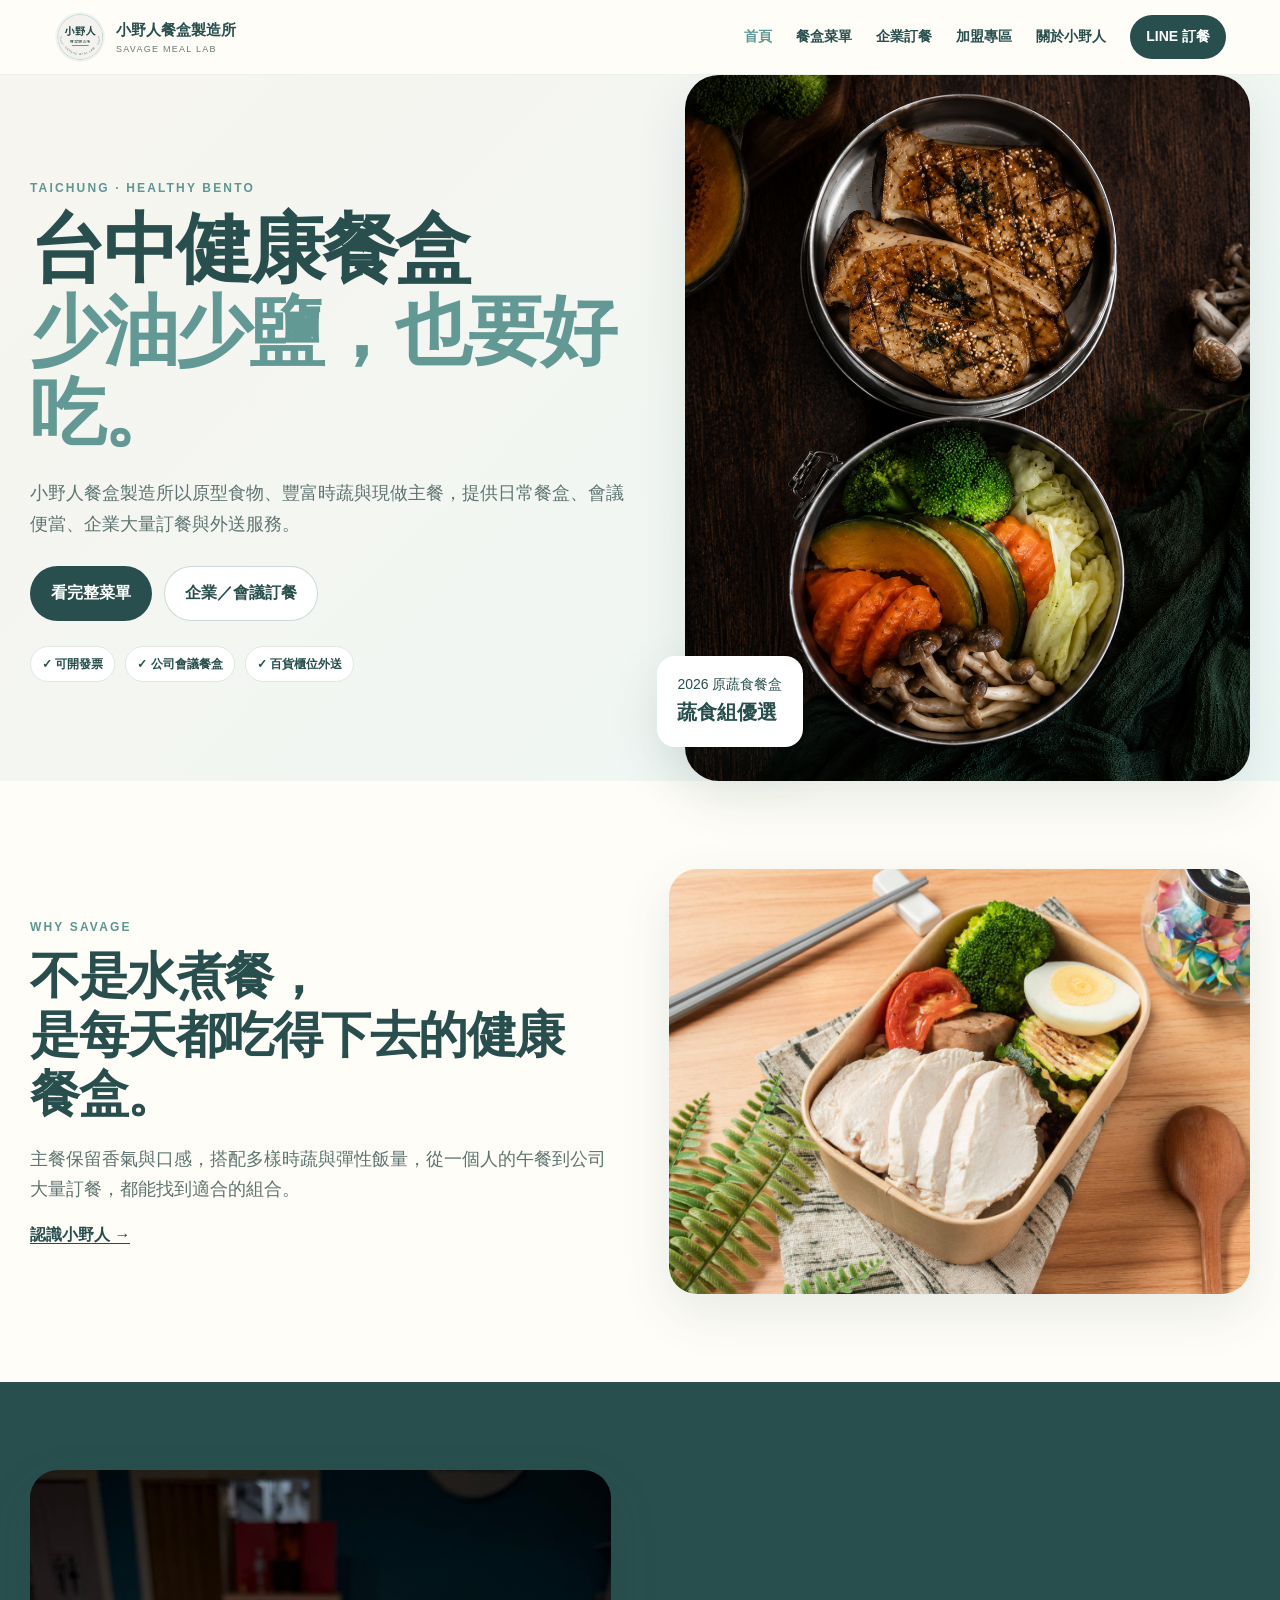
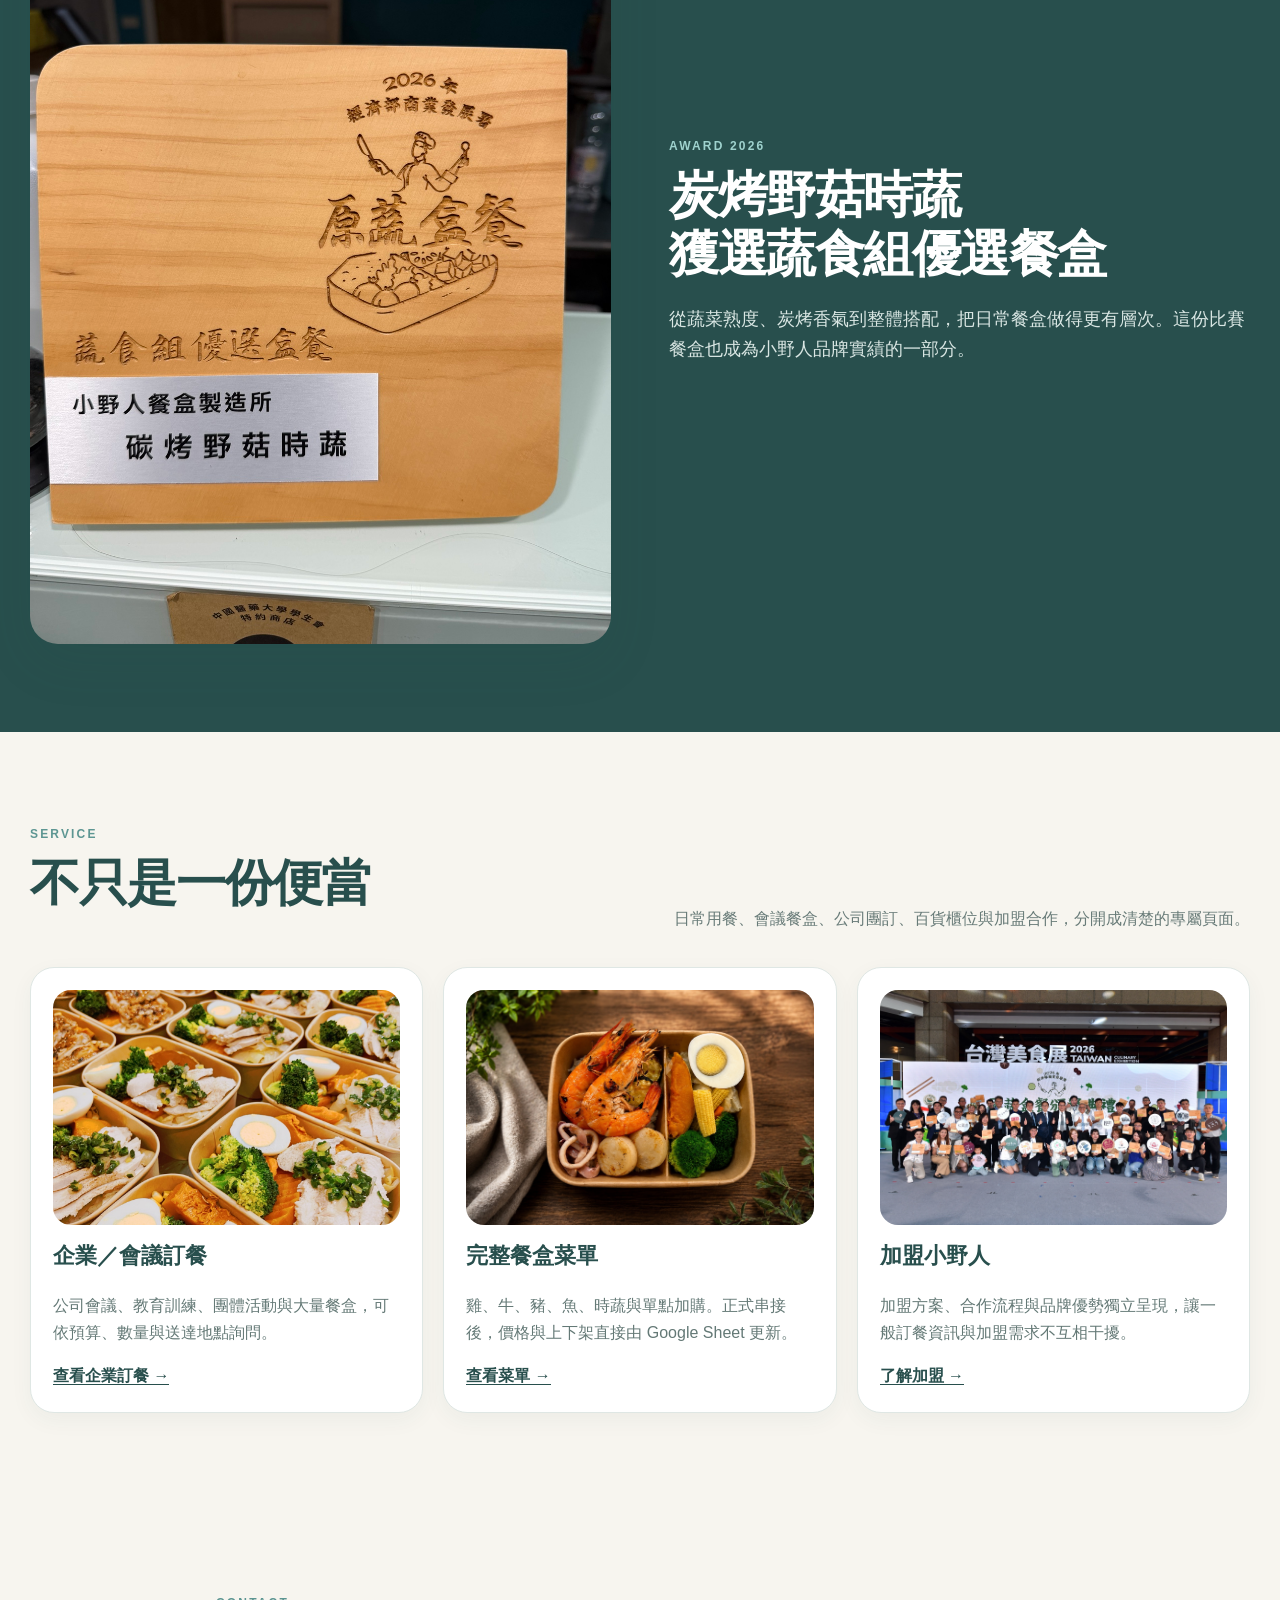
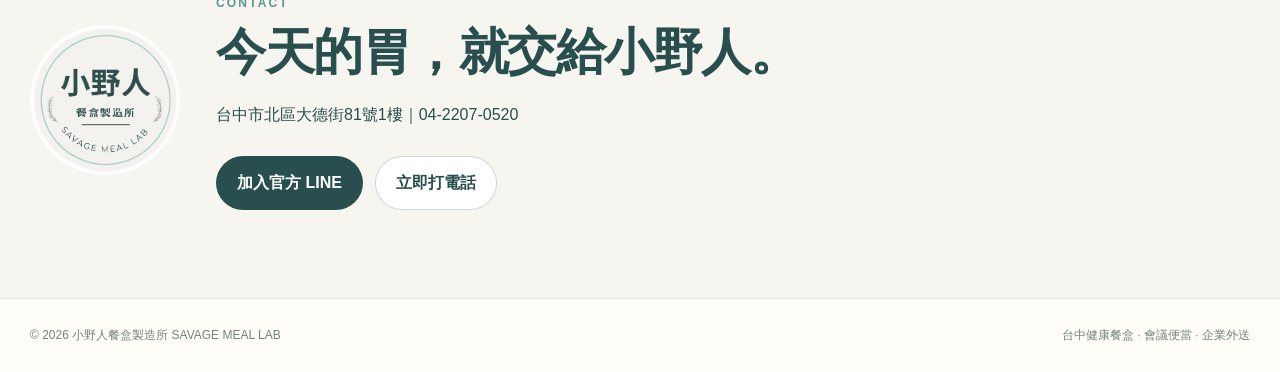
==== index.html @ 55e90f16 "Add files via upload" ====
<!doctype html><html lang="zh-Hant"><head>
<meta charset="utf-8"><meta name="viewport" content="width=device-width,initial-scale=1">
<title>小野人餐盒製造所｜台中健康餐盒・會議便當・企業外送</title><meta name="description" content="台中北區健康餐盒、會議便當與企業外送。少油少鹽、原型食物、多樣時蔬，可開發票。">
<meta name="robots" content="index,follow,max-image-preview:large">
<link rel="icon" href="assets/logo.png"><link rel="stylesheet" href="styles.css">
<script type="application/ld+json">{"@context":"https://schema.org","@type":"Restaurant","name":"小野人餐盒製造所","telephone":"+886-4-2207-0520","servesCuisine":["健康餐盒","會議便當","餐盒"],"priceRange":"NT$","address":{"@type":"PostalAddress","streetAddress":"大德街81號1樓","addressLocality":"北區","addressRegion":"台中市","addressCountry":"TW"}}</script></head><body><header class="site-header"><div class="header-inner">
<a class="brand" href="./"><img src="assets/logo.png" alt="小野人餐盒製造所 Logo"><span><b>小野人餐盒製造所</b><small>SAVAGE MEAL LAB</small></span></a>
<button class="menu-toggle" aria-label="開啟選單" aria-expanded="false">☰</button>
<nav>
<a href="index.html" class="active">首頁</a>
<a href="menu/index.html">餐盒菜單</a>
<a href="business/index.html">企業訂餐</a>
<a href="franchise/index.html">加盟專區</a>
<a href="about/index.html">關於小野人</a>
<a class="nav-cta" href="https://lin.ee/rSnsTqy" target="_blank" rel="noopener">LINE 訂餐</a>
</nav></div></header><main>
<section class="hero"><div class="inner"><div>
<span class="eyebrow">TAICHUNG · HEALTHY BENTO</span>
<h1>台中健康餐盒<br><span style="color:#639995">少油少鹽，也要好吃。</span></h1>
<p class="lead">小野人餐盒製造所以原型食物、豐富時蔬與現做主餐，提供日常餐盒、會議便當、企業大量訂餐與外送服務。</p>
<div class="btn-row"><a class="btn primary" href="menu/index.html">看完整菜單</a><a class="btn ghost" href="business/index.html">企業／會議訂餐</a></div>
<div class="trust"><span>✓ 可開發票</span><span>✓ 公司會議餐盒</span><span>✓ 百貨櫃位外送</span></div>
</div><div class="hero-media"><img src="assets/award-bento.png" alt="2026 原蔬食餐盒蔬食組優選：碳烤野菇時蔬"><div class="badge">2026 原蔬食餐盒<br><b>蔬食組優選</b></div></div></div></section>

<section class="section"><div class="inner split"><div><span class="eyebrow">WHY SAVAGE</span><h2>不是水煮餐，<br>是每天都吃得下去的健康餐盒。</h2><p class="lead">主餐保留香氣與口感，搭配多樣時蔬與彈性飯量，從一個人的午餐到公司大量訂餐，都能找到適合的組合。</p><a class="link" href="about/index.html">認識小野人 →</a></div><img src="assets/chicken-breast.jpeg" alt="小野人嫩雞胸健康餐盒"></div></section>

<section class="dark-section section"><div class="inner split"><div><img src="assets/award-plaque.jpeg" alt="2026 原蔬食餐盒蔬食組優選獎牌"></div><div><span class="eyebrow">AWARD 2026</span><h2>炭烤野菇時蔬<br>獲選蔬食組優選餐盒</h2><p class="lead">從蔬菜熟度、炭烤香氣到整體搭配，把日常餐盒做得更有層次。這份比賽餐盒也成為小野人品牌實績的一部分。</p></div></div></section>

<section class="soft-section section"><div class="inner"><div class="section-head"><div><span class="eyebrow">SERVICE</span><h2>不只是一份便當</h2></div><p>日常用餐、會議餐盒、公司團訂、百貨櫃位與加盟合作，分開成清楚的專屬頁面。</p></div>
<div class="card-grid">
<article class="card"><img src="assets/bulk-chicken.jpeg" alt="大量企業餐盒"><h3>企業／會議訂餐</h3><p>公司會議、教育訓練、團體活動與大量餐盒，可依預算、數量與送達地點詢問。</p><a class="link" href="business/index.html">查看企業訂餐 →</a></article>
<article class="card"><img src="assets/seafood.jpeg" alt="海鮮大三元餐盒"><h3>完整餐盒菜單</h3><p>雞、牛、豬、魚、時蔬與單點加購。正式串接後，價格與上下架直接由 Google Sheet 更新。</p><a class="link" href="menu/index.html">查看菜單 →</a></article>
<article class="card"><img src="assets/award-group.jpeg" alt="2026台灣美食展頒獎"><h3>加盟小野人</h3><p>加盟方案、合作流程與品牌優勢獨立呈現，讓一般訂餐資訊與加盟需求不互相干擾。</p><a class="link" href="franchise/index.html">了解加盟 →</a></article>
</div></div></section>
</main><section class="contact-box section"><div class="inner contact-wrap">
<img src="assets/logo.png" alt="小野人餐盒製造所">
<div><span class="eyebrow">CONTACT</span><h2>今天的胃，就交給小野人。</h2>
<p>台中市北區大德街81號1樓｜04-2207-0520</p>
<div class="btn-row"><a class="btn primary" href="https://lin.ee/rSnsTqy" target="_blank" rel="noopener">加入官方 LINE</a><a class="btn ghost" href="tel:+886422070520">立即打電話</a></div></div>
</div></section>
<footer><div class="footer-inner"><span>© 2026 小野人餐盒製造所 SAVAGE MEAL LAB</span><span>台中健康餐盒 · 會議便當 · 企業外送</span></div></footer>
<script src="config.js"></script><script src="script.js?v=20260816-2"></script></body></html>
---- styles.css ----
:root{
  --ink:#284f4d;--ink2:#1d3e3c;--aqua:#8fc7c3;--aqua2:#dcefed;--paper:#f7f5ef;
  --cream:#fffdf8;--line:#dfe7e4;--muted:#687a77;--wood:#a66f3f;
  --shadow:0 18px 52px rgba(40,79,77,.11);--max:1220px
}
*{box-sizing:border-box}html{scroll-behavior:smooth}
body{margin:0;font-family:-apple-system,BlinkMacSystemFont,"Noto Sans TC","PingFang TC","Microsoft JhengHei",sans-serif;color:var(--ink);background:var(--cream);line-height:1.68}
img{max-width:100%;display:block}a{color:inherit;text-decoration:none}button{font:inherit}
.site-header{position:sticky;top:0;z-index:80;background:rgba(255,253,248,.93);backdrop-filter:blur(14px);border-bottom:1px solid rgba(40,79,77,.08)}
.header-inner{max-width:var(--max);margin:auto;padding:11px 24px;display:flex;align-items:center;justify-content:space-between;gap:28px}
.brand{display:flex;align-items:center;gap:10px;flex:0 0 auto}.brand img{width:52px;height:52px;border-radius:50%}.brand b{display:block;font-size:15px}.brand small{display:block;letter-spacing:.14em;font-size:9px;color:var(--muted)}
nav{display:flex;align-items:center;gap:24px;font-size:14px;font-weight:700}nav a{white-space:nowrap}nav a:hover,nav a.active{color:#5d9995}.nav-cta{padding:10px 16px;border-radius:999px;background:var(--ink);color:#fff!important}
.menu-toggle{display:none;border:0;background:transparent;color:var(--ink);font-size:26px}
.section{padding:88px 24px}.inner{max-width:var(--max);margin:auto}
.eyebrow{display:inline-block;font-size:12px;font-weight:900;letter-spacing:.18em;color:#5d9692;margin-bottom:10px}
h1,h2,h3,p{margin-top:0}h1{font-size:clamp(43px,6vw,76px);line-height:1.08;letter-spacing:-.04em;margin-bottom:24px}h2{font-size:clamp(31px,4vw,50px);line-height:1.18;letter-spacing:-.03em;margin-bottom:20px}h3{font-size:22px;line-height:1.3}
.lead{font-size:18px;color:#5e7471;max-width:700px}
.btn-row{display:flex;gap:12px;flex-wrap:wrap;margin-top:27px}.btn{display:inline-flex;align-items:center;justify-content:center;padding:13px 20px;border-radius:999px;font-weight:900;border:1px solid transparent}.btn.primary{background:var(--ink);color:#fff}.btn.ghost{background:#fff;border-color:rgba(40,79,77,.22)}.btn.soft{background:var(--aqua2)}
.hero{background:linear-gradient(135deg,var(--paper),#edf7f5)}.hero .inner{min-height:680px;display:grid;grid-template-columns:1.03fr .97fr;gap:56px;align-items:center}.hero-media{position:relative}.hero-media img{width:100%;aspect-ratio:4/5;object-fit:cover;border-radius:34px;box-shadow:var(--shadow)}.badge{position:absolute;left:-28px;bottom:34px;padding:17px 20px;background:#fff;border-radius:18px;box-shadow:var(--shadow);font-size:14px}.badge b{display:block;font-size:20px}
.trust{display:flex;gap:10px;flex-wrap:wrap;margin-top:25px}.trust span,.chips span{background:#fff;border:1px solid var(--line);border-radius:999px;padding:7px 11px;font-size:12px;font-weight:800}
.split{display:grid;grid-template-columns:1fr 1fr;gap:58px;align-items:center}.split img{border-radius:28px;box-shadow:var(--shadow)}
.soft-section{background:var(--paper)}.dark-section{background:var(--ink);color:#fff}.dark-section .lead{color:#d9e6e3}.dark-section .eyebrow{color:#9fd2ce}
.card-grid{display:grid;grid-template-columns:repeat(3,1fr);gap:20px}.card{background:#fff;border:1px solid var(--line);border-radius:24px;padding:22px;box-shadow:0 7px 22px rgba(40,79,77,.05)}.card img{width:100%;height:235px;object-fit:cover;border-radius:18px;margin-bottom:17px}.card p{color:#647976}.link{font-weight:900;border-bottom:1px solid currentColor}
.section-head{display:flex;align-items:end;justify-content:space-between;gap:36px;margin-bottom:34px}.section-head p{max-width:620px;margin:0;color:#687b78}
.gallery{display:grid;grid-template-columns:1fr 1fr 1fr;gap:15px}.gallery img{height:390px;width:100%;object-fit:cover;border-radius:22px}
.faq details{border-top:1px solid var(--line);padding:19px 0}.faq details:last-child{border-bottom:1px solid var(--line)}.faq summary{cursor:pointer;font-size:17px;font-weight:900}.faq p{color:#657a77;margin:10px 0 0}
.page-hero{padding:72px 24px;background:linear-gradient(135deg,var(--paper),#eff8f6)}.page-hero .inner{display:grid;grid-template-columns:1fr .8fr;gap:52px;align-items:center}.page-hero img{border-radius:28px;max-height:480px;width:100%;object-fit:cover;box-shadow:var(--shadow)}
.menu-grid{display:grid;grid-template-columns:repeat(3,1fr);gap:18px}.menu-group{background:#fff;border:1px solid var(--line);border-radius:23px;padding:21px}.menu-group h3{margin-bottom:10px}.menu-group ul{list-style:none;margin:0;padding:0}.menu-group li{display:flex;justify-content:space-between;gap:13px;padding:10px 0;border-bottom:1px dashed #dfe5e3;font-size:14px}.menu-group li:last-child{border-bottom:0}.tag{font-size:10px;background:var(--aqua2);padding:2px 7px;border-radius:999px;font-style:normal;font-weight:900;margin-left:5px}.data-status{padding:13px 15px;border:1px solid var(--line);border-radius:13px;background:#fff;color:#72817f;margin-bottom:18px}.data-status.hidden{display:none}
.plan-grid{display:grid;grid-template-columns:repeat(4,1fr);gap:16px}.plan{background:#fff;border:1px solid var(--line);border-radius:25px;padding:25px}.plan-price{font-size:31px;font-weight:950;letter-spacing:-.03em;margin:5px 0 10px}.plan-meta{display:flex;gap:7px;flex-wrap:wrap;margin:12px 0}.plan-meta span{font-size:11px;padding:5px 9px;border-radius:999px;background:var(--paper);border:1px solid var(--line)}.plan p{font-size:14px;color:#657a77}.notice{padding:18px 20px;border-radius:18px;background:var(--aqua2);font-size:14px}
.steps{display:grid;grid-template-columns:repeat(4,1fr);gap:14px}.step{border-radius:22px;background:#fff;border:1px solid var(--line);padding:23px}.step b{font-size:28px;color:#78aca8;display:block;margin-bottom:8px}.step p{font-size:14px;color:#637875;margin:0}
.contact-box{background:var(--paper)}.contact-wrap{display:grid;grid-template-columns:150px 1fr;gap:36px;align-items:center}.contact-wrap img{width:150px;border-radius:50%}
footer{border-top:1px solid var(--line);padding:26px 24px}.footer-inner{max-width:var(--max);margin:auto;display:flex;justify-content:space-between;gap:20px;flex-wrap:wrap;font-size:12px;color:#74827f}
@media(max-width:960px){
 nav{display:none;position:absolute;top:75px;left:0;right:0;background:#fff;padding:18px 24px;flex-direction:column;align-items:stretch;border-bottom:1px solid var(--line)}nav.open{display:flex}.menu-toggle{display:block}
 .hero .inner,.split,.page-hero .inner{grid-template-columns:1fr}.hero .inner{min-height:auto}.hero-media{order:-1}.hero-media img{aspect-ratio:16/10}.badge{left:15px;bottom:15px}
 .card-grid,.menu-grid{grid-template-columns:1fr 1fr}.plan-grid{grid-template-columns:1fr 1fr}.steps{grid-template-columns:1fr 1fr}
}
@media(max-width:600px){
 .header-inner{padding:9px 16px}.brand span{display:none}.brand img{width:48px;height:48px}.section{padding:62px 18px}.page-hero{padding:48px 18px}.hero .inner{padding:42px 0 55px;gap:28px}h1{font-size:42px}.lead{font-size:16px}
 .card-grid,.menu-grid,.plan-grid,.steps,.gallery{grid-template-columns:1fr}.gallery img{height:300px}.section-head{display:block}.section-head p{margin-top:10px}
 .btn-row .btn{width:100%}.contact-wrap{grid-template-columns:90px 1fr}.contact-wrap img{width:90px}
}
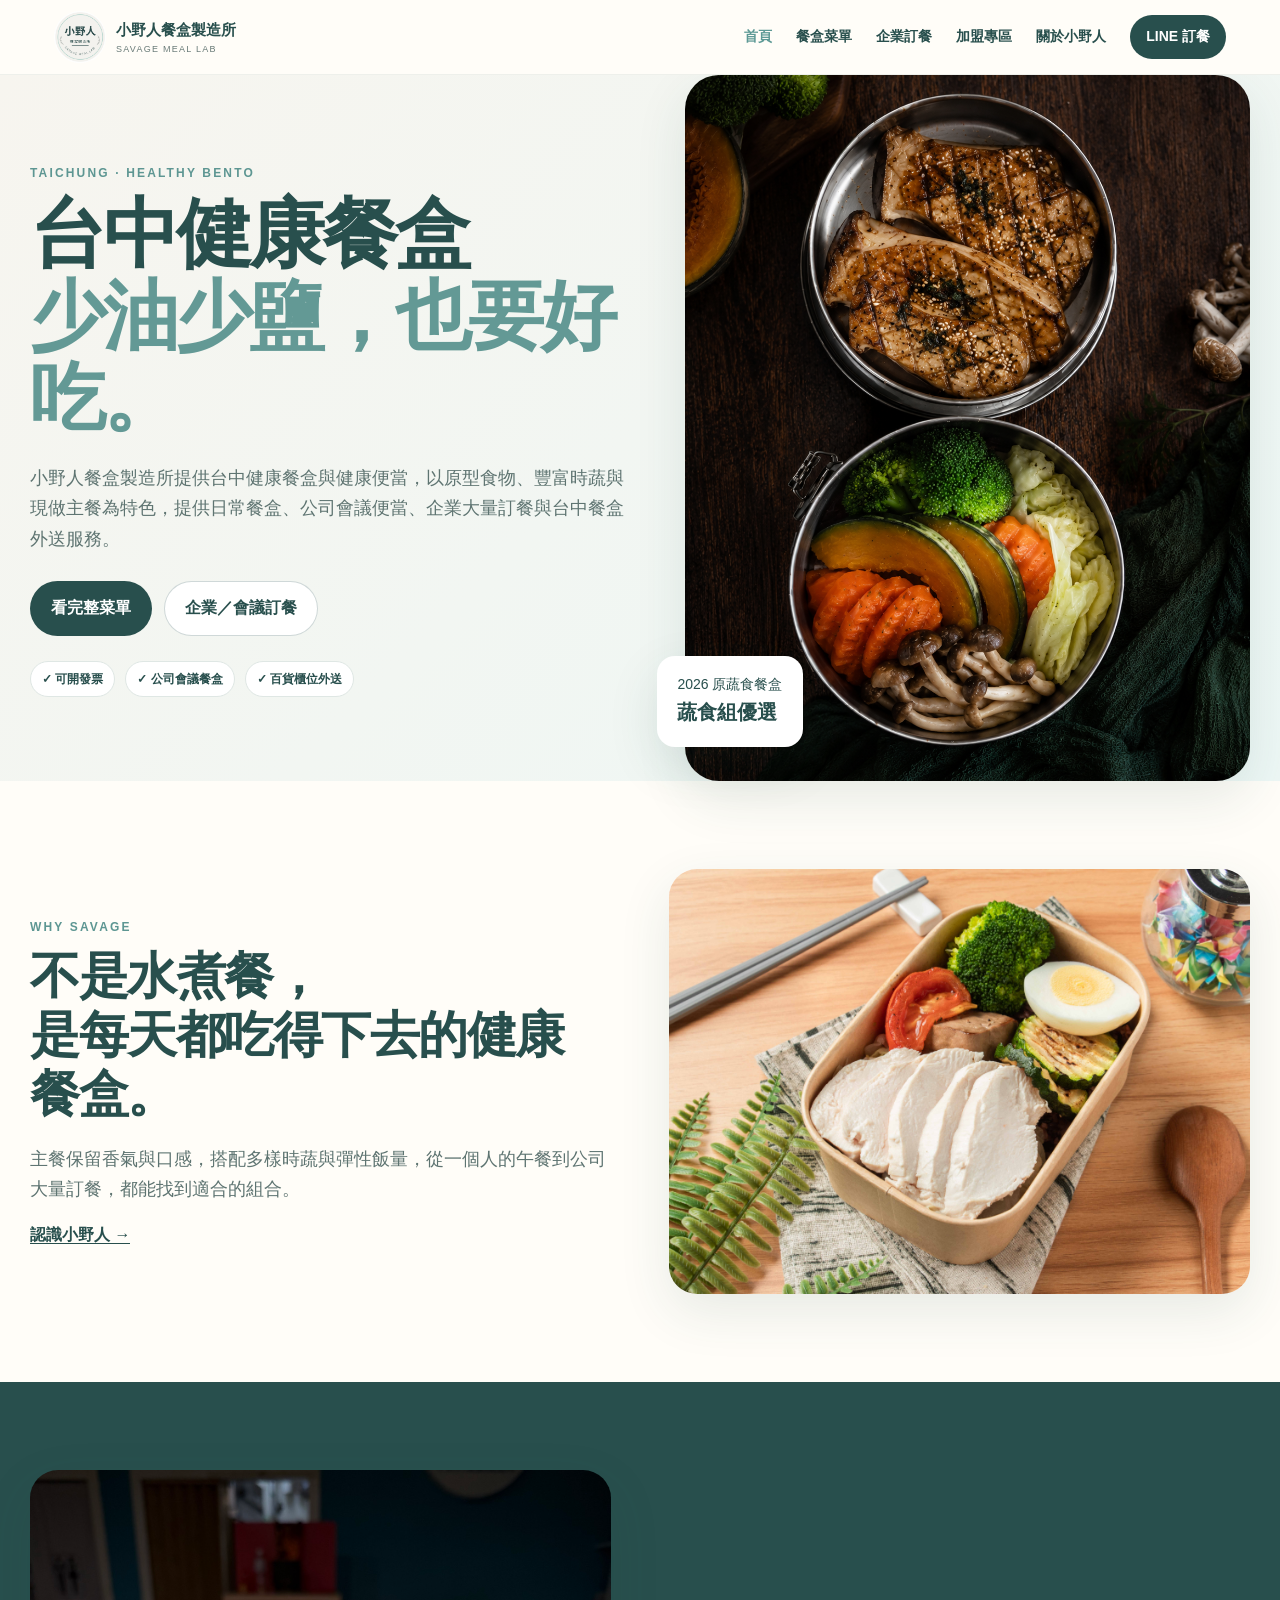
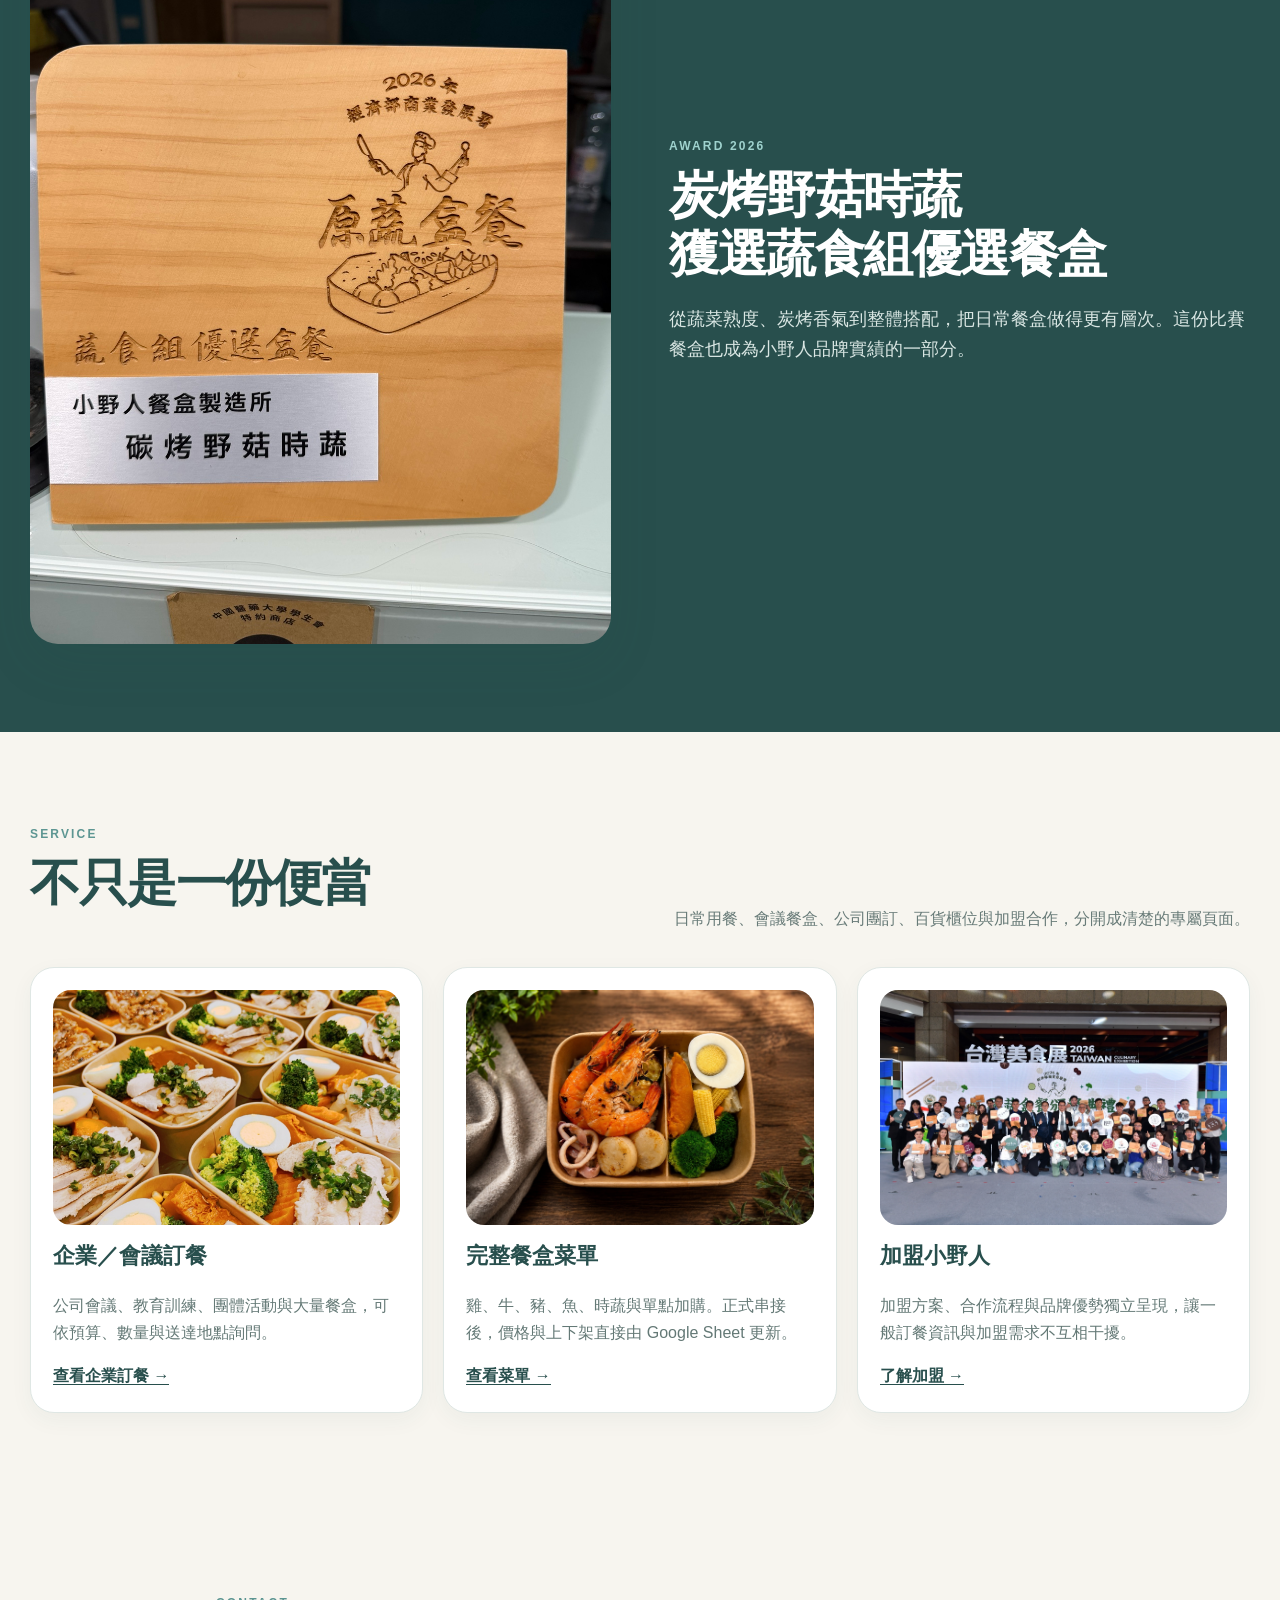
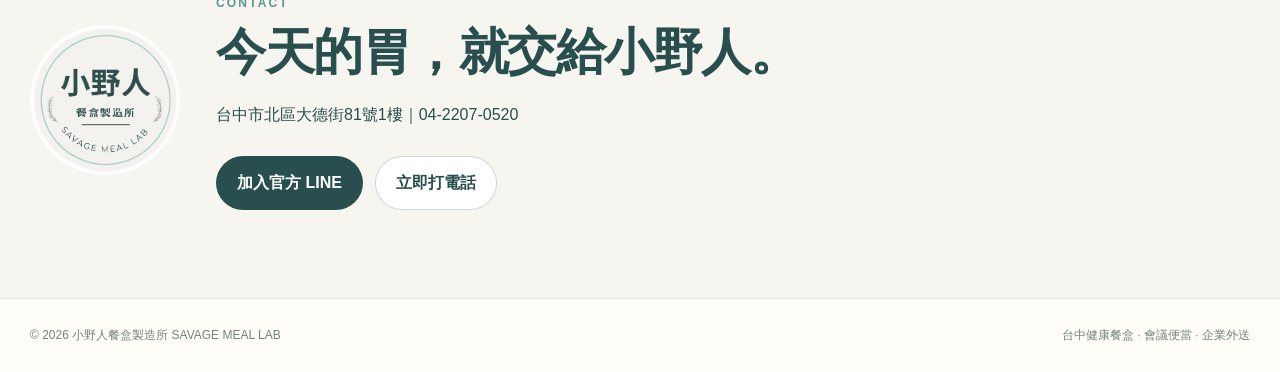
==== commit 31d4f401: "Update title and description for SEO enhancement" ====
--- a/index.html
+++ b/index.html
@@ -1,8 +1,8 @@
 <!doctype html><html lang="zh-Hant"><head>
 <meta charset="utf-8"><meta name="viewport" content="width=device-width,initial-scale=1">
-<title>小野人餐盒製造所｜台中健康餐盒・會議便當・企業外送</title><meta name="description" content="台中北區健康餐盒、會議便當與企業外送。少油少鹽、原型食物、多樣時蔬，可開發票。">
+<title>台中健康餐盒推薦｜健康便當・會議便當・公司外送｜小野人餐盒製造所</title><meta name="description" content="小野人餐盒製造所提供台中健康餐盒、健康便當、公司會議便當與餐盒外送。少油少鹽、原型食物、多樣時蔬，提供企業團體訂餐、會議餐盒與百貨櫃位外送，可開發票。">
 <meta name="robots" content="index,follow,max-image-preview:large">
-<link rel="icon" href="assets/logo.png"><link rel="stylesheet" href="styles.css">
+<link rel="icon" href="assets/logo.png"><link rel="stylesheet" href="styles.css"><link rel="canonical" href="https://www.savagemeal.tw/">
 <script type="application/ld+json">{"@context":"https://schema.org","@type":"Restaurant","name":"小野人餐盒製造所","telephone":"+886-4-2207-0520","servesCuisine":["健康餐盒","會議便當","餐盒"],"priceRange":"NT$","address":{"@type":"PostalAddress","streetAddress":"大德街81號1樓","addressLocality":"北區","addressRegion":"台中市","addressCountry":"TW"}}</script></head><body><header class="site-header"><div class="header-inner">
 <a class="brand" href="./"><img src="assets/logo.png" alt="小野人餐盒製造所 Logo"><span><b>小野人餐盒製造所</b><small>SAVAGE MEAL LAB</small></span></a>
 <button class="menu-toggle" aria-label="開啟選單" aria-expanded="false">☰</button>
@@ -17,7 +17,7 @@
 <section class="hero"><div class="inner"><div>
 <span class="eyebrow">TAICHUNG · HEALTHY BENTO</span>
 <h1>台中健康餐盒<br><span style="color:#639995">少油少鹽，也要好吃。</span></h1>
-<p class="lead">小野人餐盒製造所以原型食物、豐富時蔬與現做主餐，提供日常餐盒、會議便當、企業大量訂餐與外送服務。</p>
+<p class="lead">小野人餐盒製造所提供台中健康餐盒與健康便當，以原型食物、豐富時蔬與現做主餐為特色，提供日常餐盒、公司會議便當、企業大量訂餐與台中餐盒外送服務。</p>
 <div class="btn-row"><a class="btn primary" href="menu/index.html">看完整菜單</a><a class="btn ghost" href="business/index.html">企業／會議訂餐</a></div>
 <div class="trust"><span>✓ 可開發票</span><span>✓ 公司會議餐盒</span><span>✓ 百貨櫃位外送</span></div>
 </div><div class="hero-media"><img src="assets/award-bento.png" alt="2026 原蔬食餐盒蔬食組優選：碳烤野菇時蔬"><div class="badge">2026 原蔬食餐盒<br><b>蔬食組優選</b></div></div></div></section>
@@ -39,4 +39,4 @@
 <div class="btn-row"><a class="btn primary" href="https://lin.ee/rSnsTqy" target="_blank" rel="noopener">加入官方 LINE</a><a class="btn ghost" href="tel:+886422070520">立即打電話</a></div></div>
 </div></section>
 <footer><div class="footer-inner"><span>© 2026 小野人餐盒製造所 SAVAGE MEAL LAB</span><span>台中健康餐盒 · 會議便當 · 企業外送</span></div></footer>
-<script src="config.js"></script><script src="script.js?v=20260816-2"></script></body></html>+<script src="config.js"></script><script src="script.js?v=20260816-2"></script></body></html>
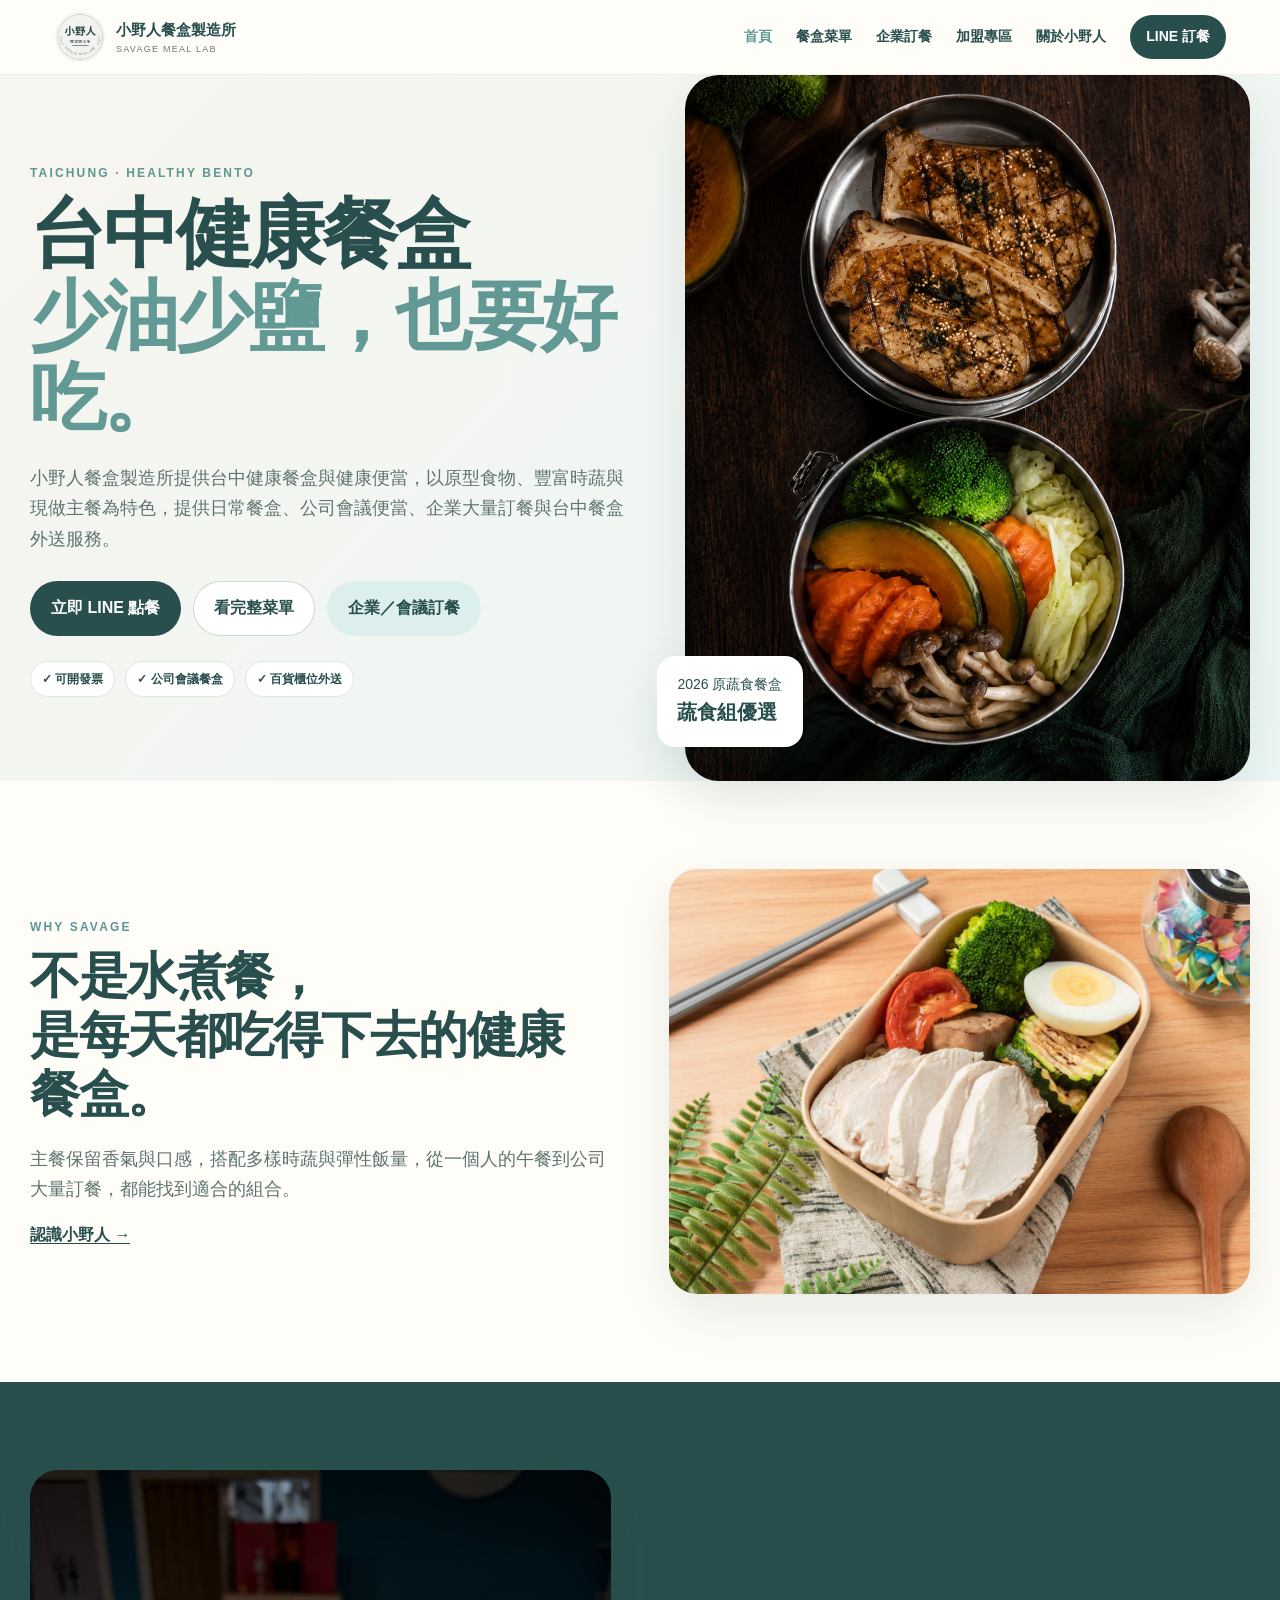
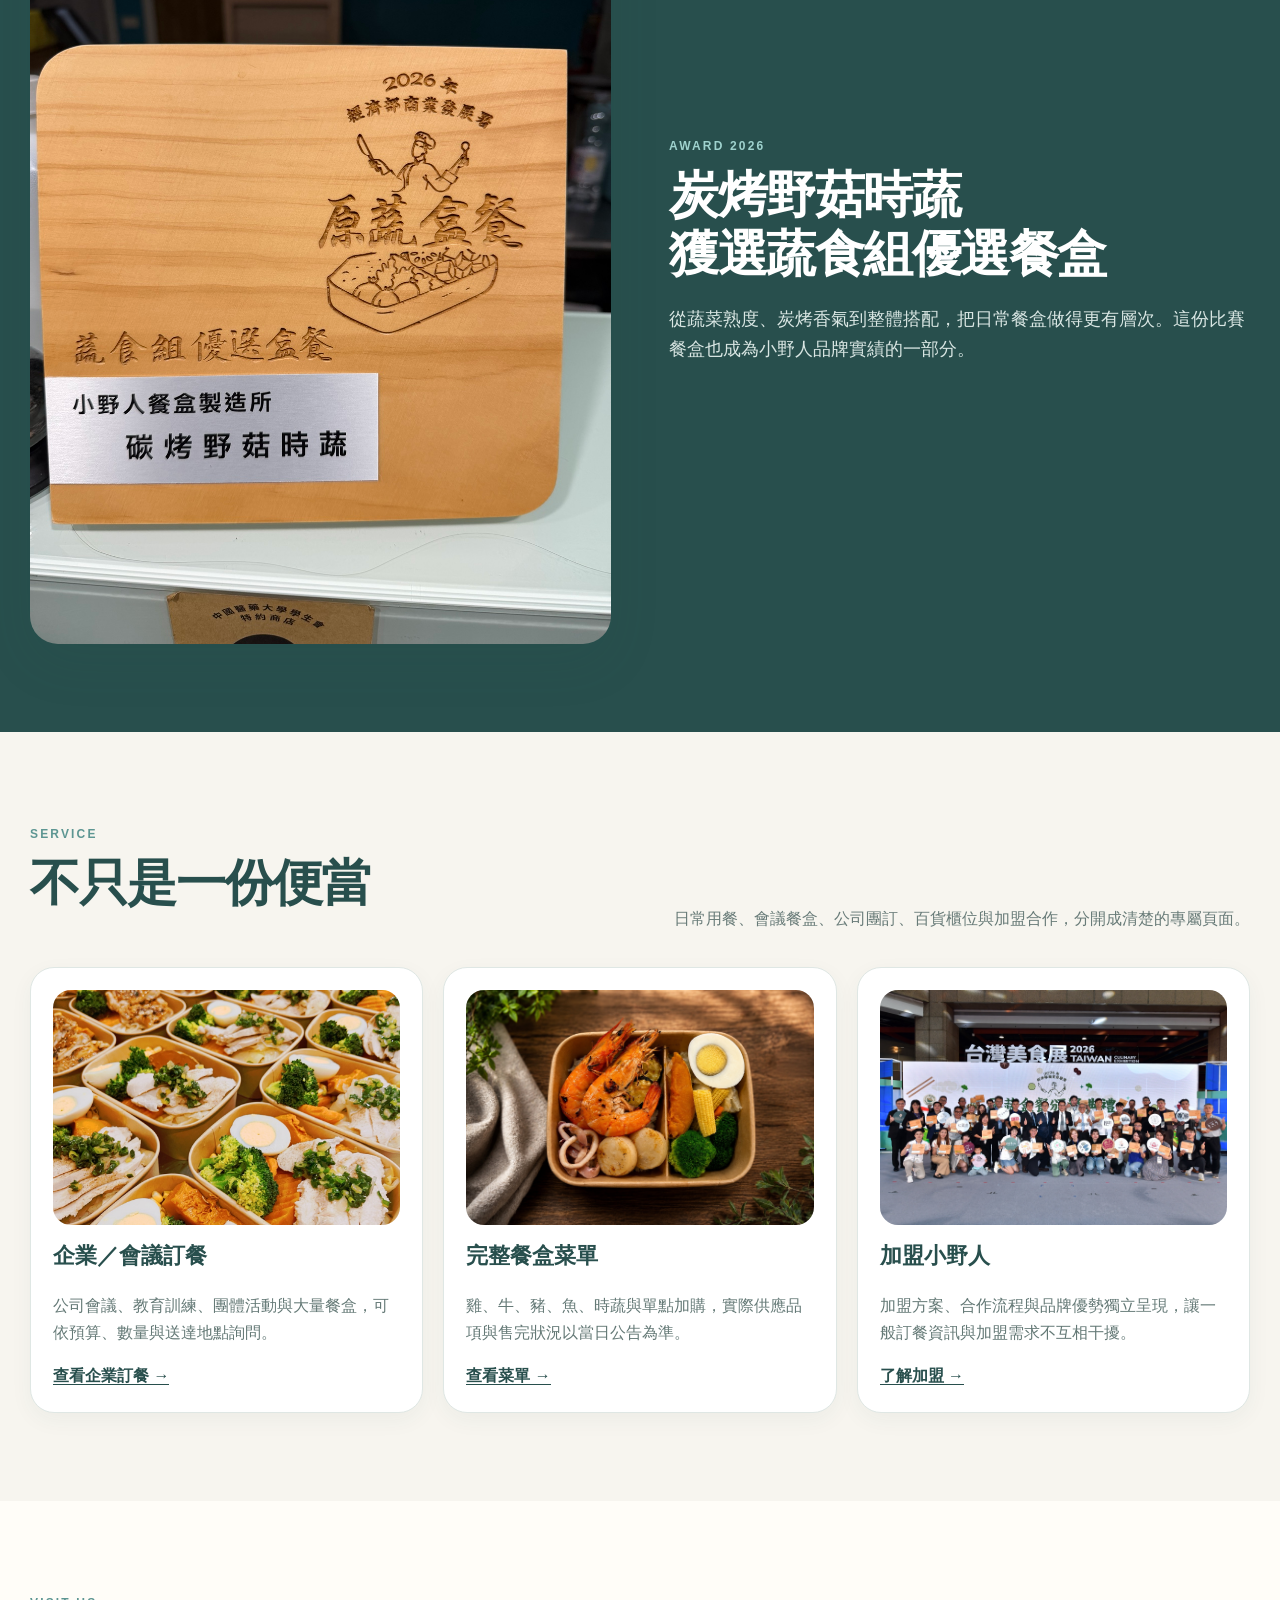
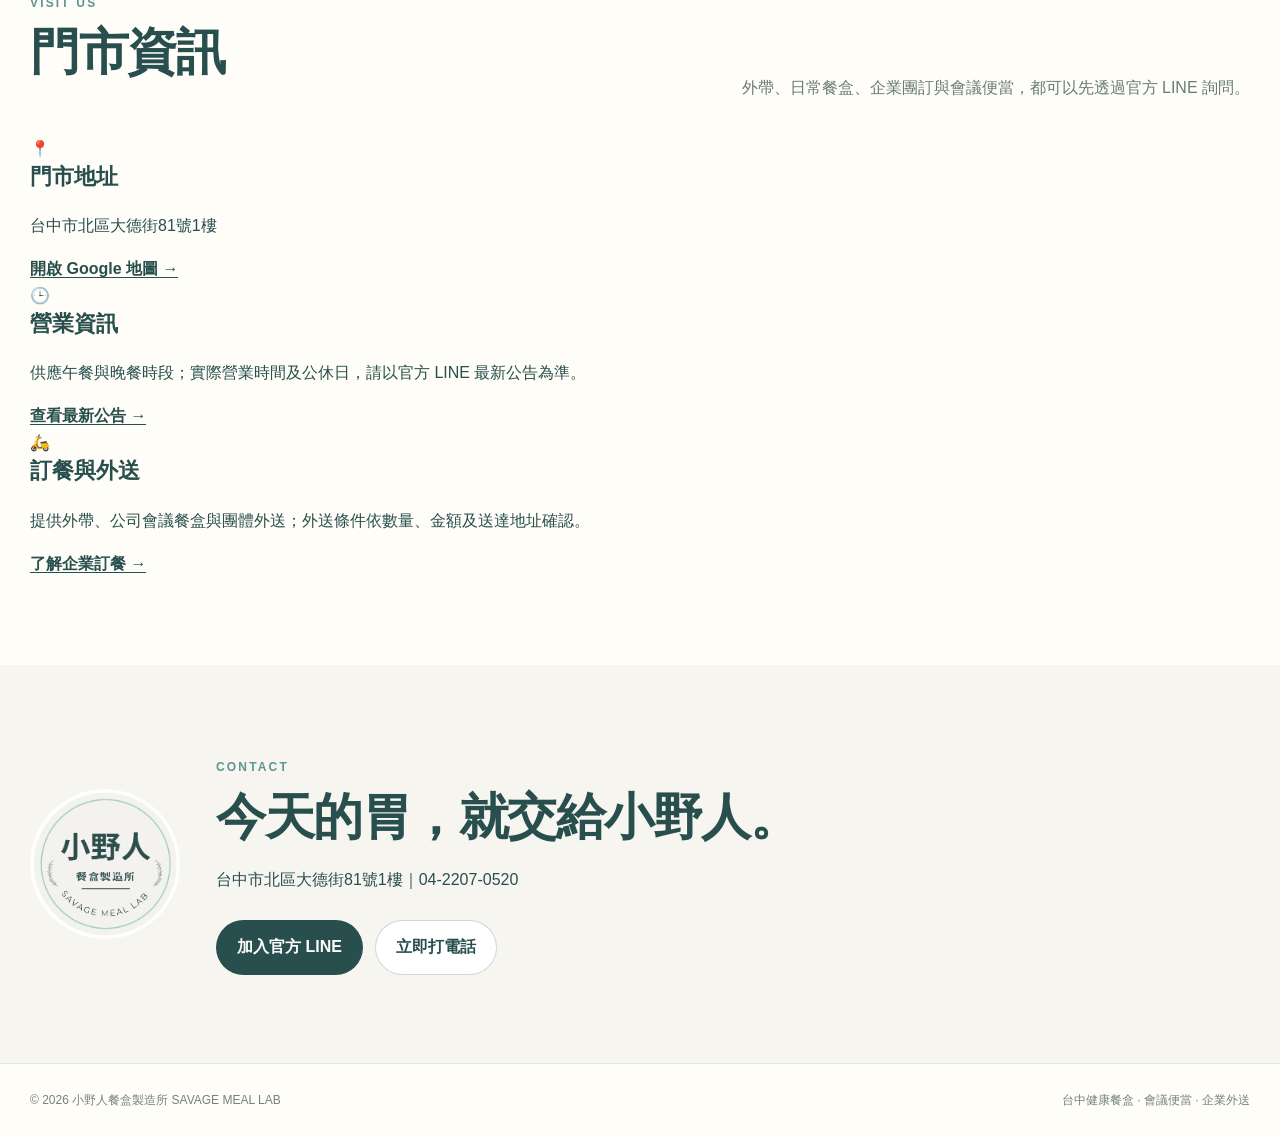
==== commit f9c57565: "改善首頁訂餐入口與門市資訊" ====
--- a/index.html
+++ b/index.html
@@ -2,7 +2,7 @@
 <meta charset="utf-8"><meta name="viewport" content="width=device-width,initial-scale=1">
 <title>台中健康餐盒推薦｜健康便當・會議便當・公司外送｜小野人餐盒製造所</title><meta name="description" content="小野人餐盒製造所提供台中健康餐盒、健康便當、公司會議便當與餐盒外送。少油少鹽、原型食物、多樣時蔬，提供企業團體訂餐、會議餐盒與百貨櫃位外送，可開發票。">
 <meta name="robots" content="index,follow,max-image-preview:large">
-<link rel="icon" href="assets/logo.png"><link rel="stylesheet" href="styles.css"><link rel="canonical" href="https://www.savagemeal.tw/">
+<link rel="icon" href="assets/logo.png"><link rel="stylesheet" href="styles.css?v=20260920-1"><link rel="canonical" href="https://www.savagemeal.tw/">
 <script type="application/ld+json">{"@context":"https://schema.org","@type":"Restaurant","name":"小野人餐盒製造所","telephone":"+886-4-2207-0520","servesCuisine":["健康餐盒","會議便當","餐盒"],"priceRange":"NT$","address":{"@type":"PostalAddress","streetAddress":"大德街81號1樓","addressLocality":"北區","addressRegion":"台中市","addressCountry":"TW"}}</script></head><body><header class="site-header"><div class="header-inner">
 <a class="brand" href="./"><img src="assets/logo.png" alt="小野人餐盒製造所 Logo"><span><b>小野人餐盒製造所</b><small>SAVAGE MEAL LAB</small></span></a>
 <button class="menu-toggle" aria-label="開啟選單" aria-expanded="false">☰</button>
@@ -18,7 +18,7 @@
 <span class="eyebrow">TAICHUNG · HEALTHY BENTO</span>
 <h1>台中健康餐盒<br><span style="color:#639995">少油少鹽，也要好吃。</span></h1>
 <p class="lead">小野人餐盒製造所提供台中健康餐盒與健康便當，以原型食物、豐富時蔬與現做主餐為特色，提供日常餐盒、公司會議便當、企業大量訂餐與台中餐盒外送服務。</p>
-<div class="btn-row"><a class="btn primary" href="menu/index.html">看完整菜單</a><a class="btn ghost" href="business/index.html">企業／會議訂餐</a></div>
+<div class="btn-row"><a class="btn primary" href="https://lin.ee/rSnsTqy" target="_blank" rel="noopener">立即 LINE 點餐</a><a class="btn ghost" href="menu/index.html">看完整菜單</a><a class="btn soft" href="business/index.html">企業／會議訂餐</a></div>
 <div class="trust"><span>✓ 可開發票</span><span>✓ 公司會議餐盒</span><span>✓ 百貨櫃位外送</span></div>
 </div><div class="hero-media"><img src="assets/award-bento.png" alt="2026 原蔬食餐盒蔬食組優選：碳烤野菇時蔬"><div class="badge">2026 原蔬食餐盒<br><b>蔬食組優選</b></div></div></div></section>
 
@@ -29,8 +29,16 @@
 <section class="soft-section section"><div class="inner"><div class="section-head"><div><span class="eyebrow">SERVICE</span><h2>不只是一份便當</h2></div><p>日常用餐、會議餐盒、公司團訂、百貨櫃位與加盟合作，分開成清楚的專屬頁面。</p></div>
 <div class="card-grid">
 <article class="card"><img src="assets/bulk-chicken.jpeg" alt="大量企業餐盒"><h3>企業／會議訂餐</h3><p>公司會議、教育訓練、團體活動與大量餐盒，可依預算、數量與送達地點詢問。</p><a class="link" href="business/index.html">查看企業訂餐 →</a></article>
-<article class="card"><img src="assets/seafood.jpeg" alt="海鮮大三元餐盒"><h3>完整餐盒菜單</h3><p>雞、牛、豬、魚、時蔬與單點加購。正式串接後，價格與上下架直接由 Google Sheet 更新。</p><a class="link" href="menu/index.html">查看菜單 →</a></article>
+<article class="card"><img src="assets/seafood.jpeg" alt="海鮮大三元餐盒"><h3>完整餐盒菜單</h3><p>雞、牛、豬、魚、時蔬與單點加購，實際供應品項與售完狀況以當日公告為準。</p><a class="link" href="menu/index.html">查看菜單 →</a></article>
 <article class="card"><img src="assets/award-group.jpeg" alt="2026台灣美食展頒獎"><h3>加盟小野人</h3><p>加盟方案、合作流程與品牌優勢獨立呈現，讓一般訂餐資訊與加盟需求不互相干擾。</p><a class="link" href="franchise/index.html">了解加盟 →</a></article>
+</div></div></section>
+
+<section class="section store-section"><div class="inner">
+<div class="section-head"><div><span class="eyebrow">VISIT US</span><h2>門市資訊</h2></div><p>外帶、日常餐盒、企業團訂與會議便當，都可以先透過官方 LINE 詢問。</p></div>
+<div class="store-grid">
+<article class="store-card"><span class="store-icon">📍</span><h3>門市地址</h3><p>台中市北區大德街81號1樓</p><a class="link" href="https://www.google.com/maps/search/?api=1&query=%E5%8F%B0%E4%B8%AD%E5%B8%82%E5%8C%97%E5%8D%80%E5%A4%A7%E5%BE%B7%E8%A1%9781%E8%99%9F1%E6%A8%93" target="_blank" rel="noopener">開啟 Google 地圖 →</a></article>
+<article class="store-card"><span class="store-icon">🕒</span><h3>營業資訊</h3><p>供應午餐與晚餐時段；實際營業時間及公休日，請以官方 LINE 最新公告為準。</p><a class="link" href="https://lin.ee/rSnsTqy" target="_blank" rel="noopener">查看最新公告 →</a></article>
+<article class="store-card"><span class="store-icon">🛵</span><h3>訂餐與外送</h3><p>提供外帶、公司會議餐盒與團體外送；外送條件依數量、金額及送達地址確認。</p><a class="link" href="business/index.html">了解企業訂餐 →</a></article>
 </div></div></section>
 </main><section class="contact-box section"><div class="inner contact-wrap">
 <img src="assets/logo.png" alt="小野人餐盒製造所">
@@ -39,4 +47,4 @@
 <div class="btn-row"><a class="btn primary" href="https://lin.ee/rSnsTqy" target="_blank" rel="noopener">加入官方 LINE</a><a class="btn ghost" href="tel:+886422070520">立即打電話</a></div></div>
 </div></section>
 <footer><div class="footer-inner"><span>© 2026 小野人餐盒製造所 SAVAGE MEAL LAB</span><span>台中健康餐盒 · 會議便當 · 企業外送</span></div></footer>
-<script src="config.js"></script><script src="script.js?v=20260816-2"></script></body></html>
+<script src="config.js"></script><script src="script.js?v=20260920-1"></script></body></html>
--- a/styles.css
+++ b/styles.css
@@ -41,3 +41,13 @@
  .card-grid,.menu-grid,.plan-grid,.steps,.gallery{grid-template-columns:1fr}.gallery img{height:300px}.section-head{display:block}.section-head p{margin-top:10px}
  .btn-row .btn{width:100%}.contact-wrap{grid-template-columns:90px 1fr}.contact-wrap img{width:90px}
 }
+
+/* 單一加盟方案 */
+.plan-grid.single{grid-template-columns:minmax(0,720px)}
+.plan.featured{padding:32px;border-color:var(--aqua);box-shadow:var(--shadow)}
+.plan.featured .plan-price{font-size:clamp(38px,6vw,58px)}
+.support-grid{display:grid;grid-template-columns:repeat(3,1fr);gap:14px}
+.support-grid span{position:relative;background:#fff;border:1px solid var(--line);border-radius:18px;padding:18px 18px 18px 48px;font-weight:800}
+.support-grid span::before{content:"✓";position:absolute;left:18px;top:17px;width:22px;height:22px;border-radius:50%;display:grid;place-items:center;background:var(--aqua2);color:var(--ink);font-size:13px}
+@media(max-width:960px){.support-grid{grid-template-columns:1fr 1fr}}
+@media(max-width:600px){.support-grid{grid-template-columns:1fr}}
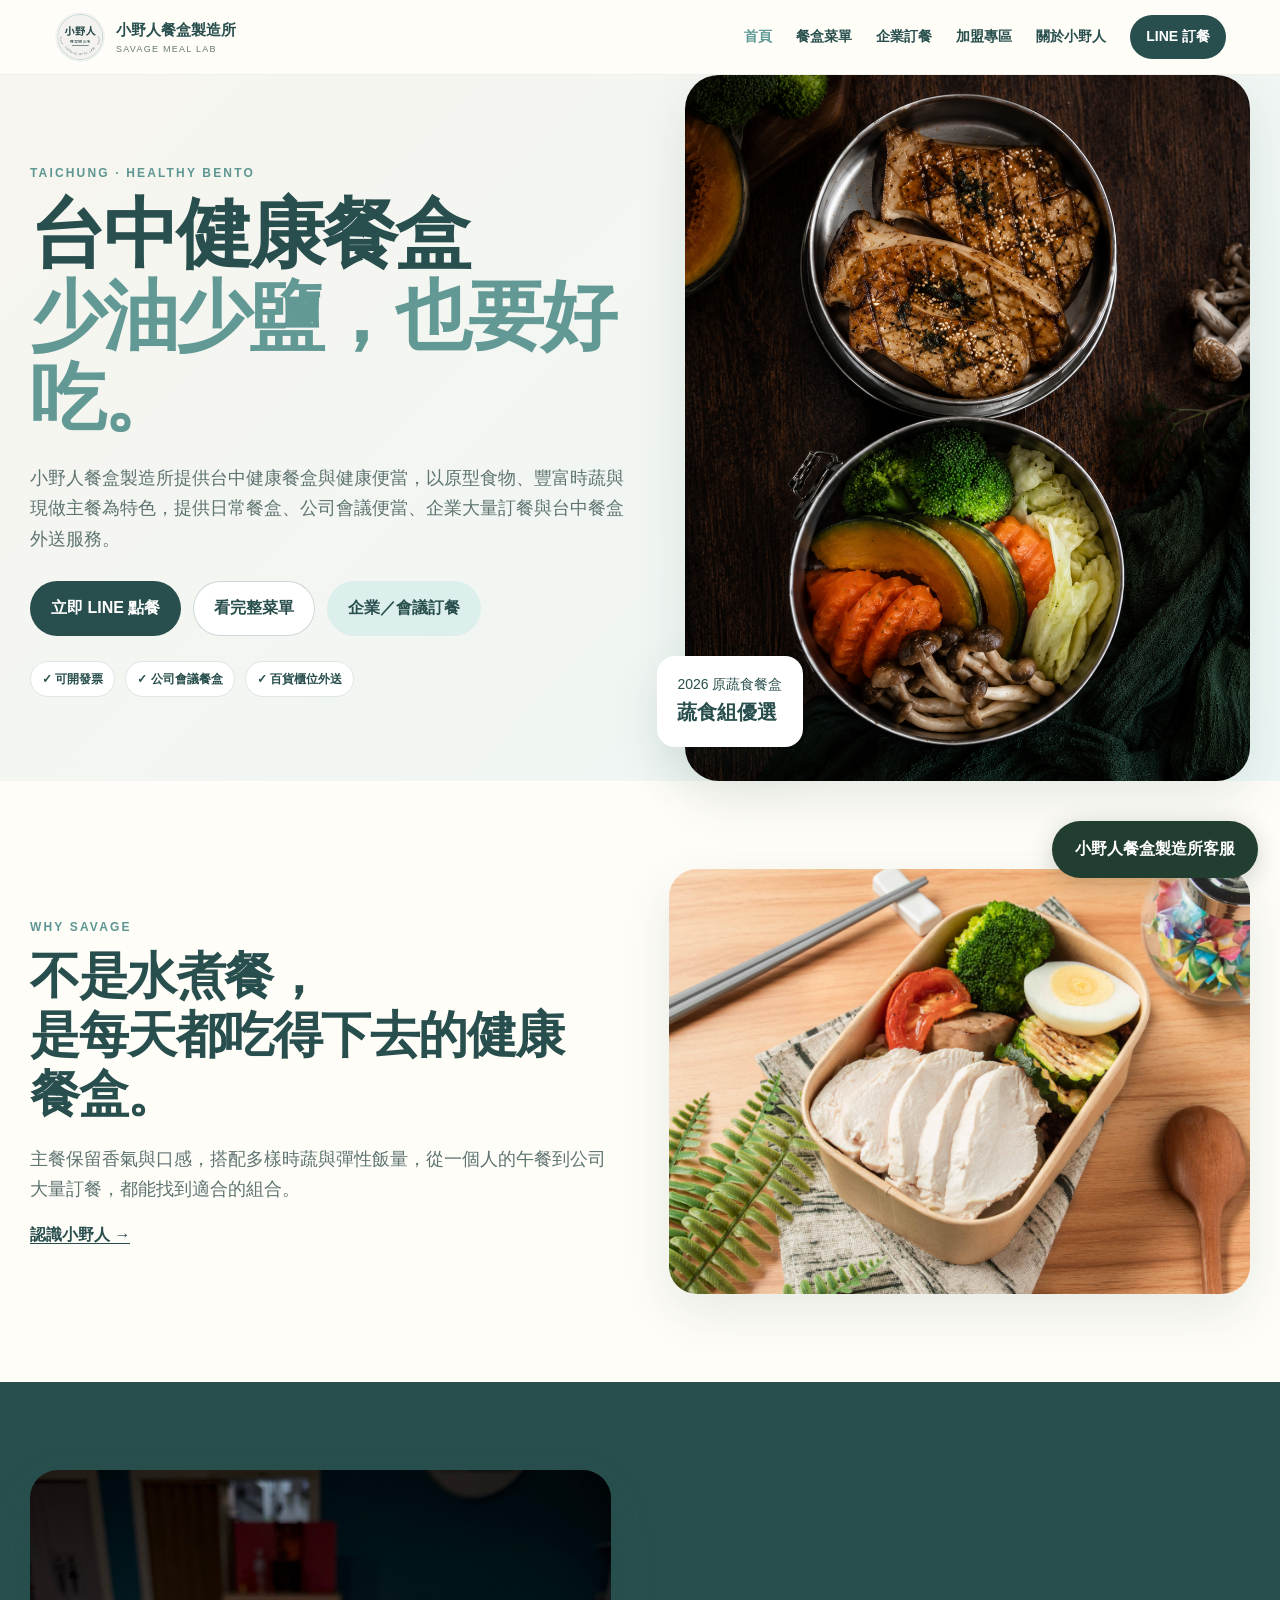
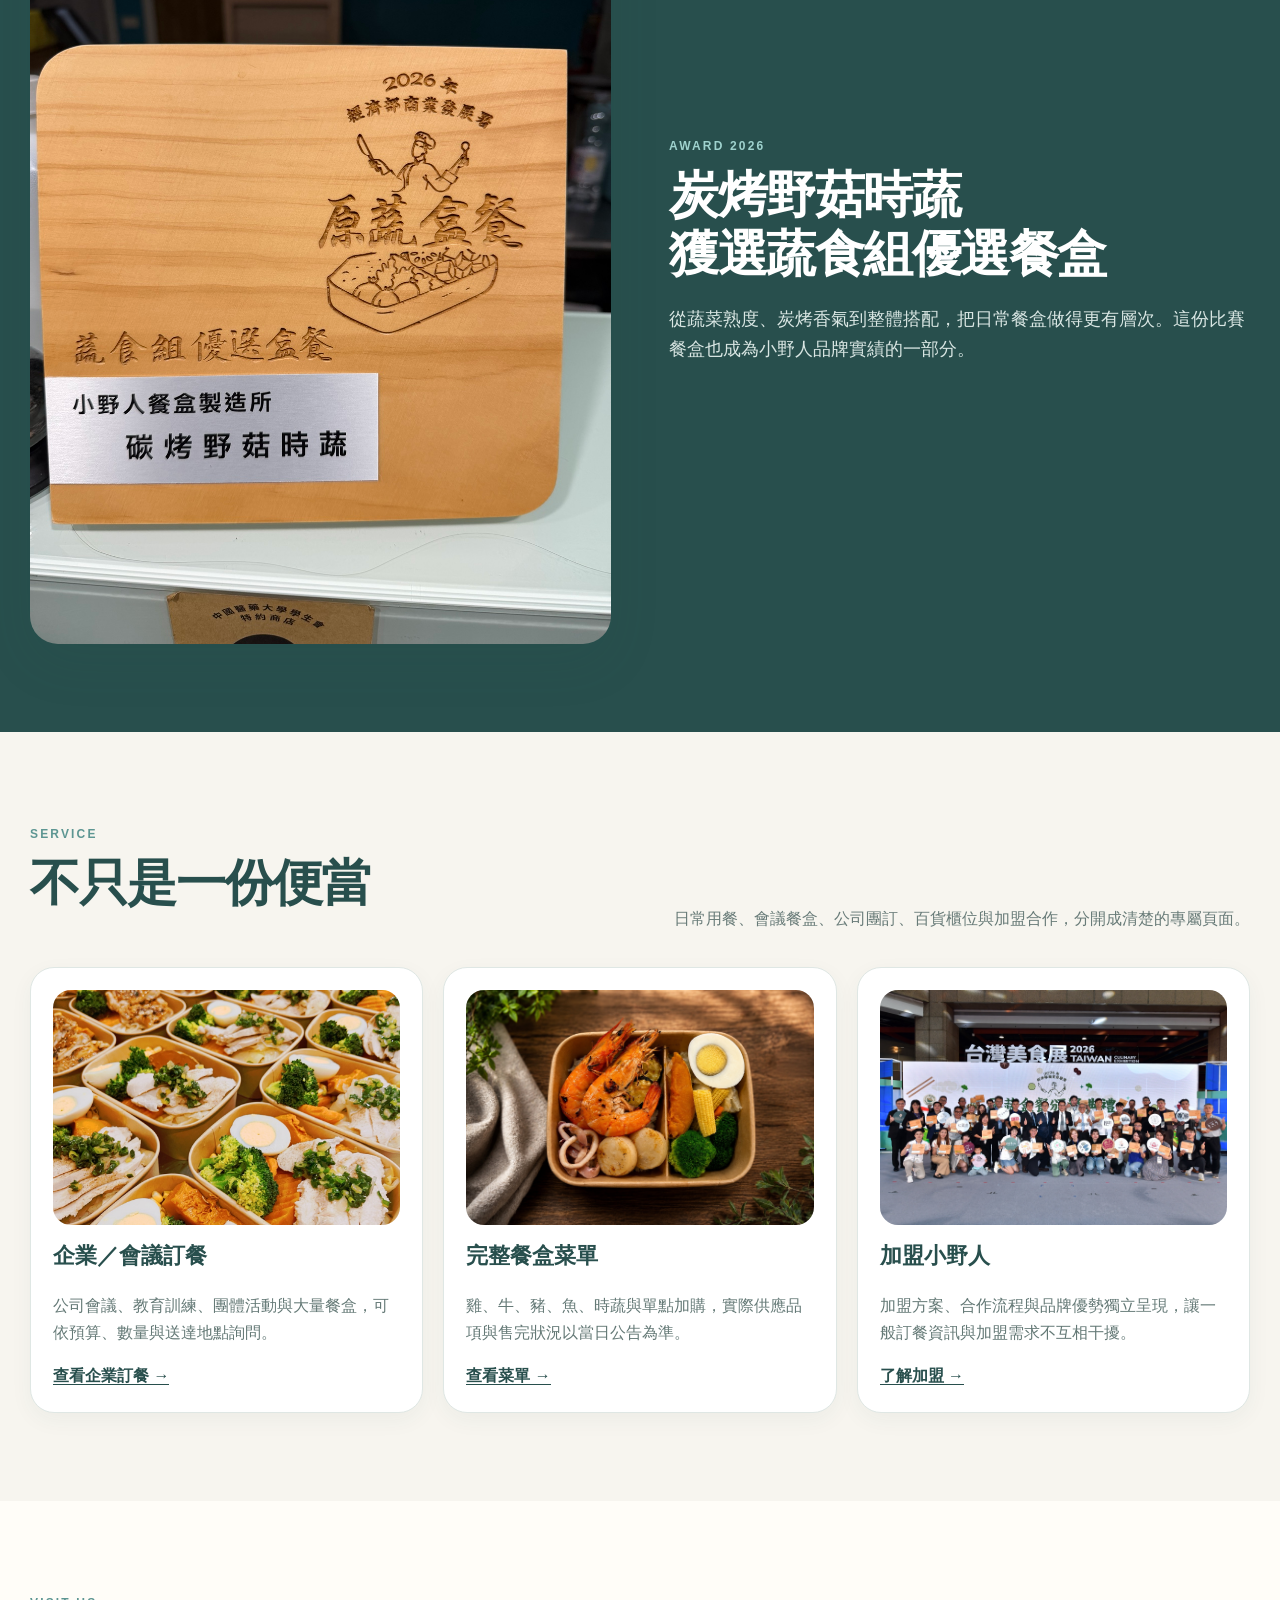
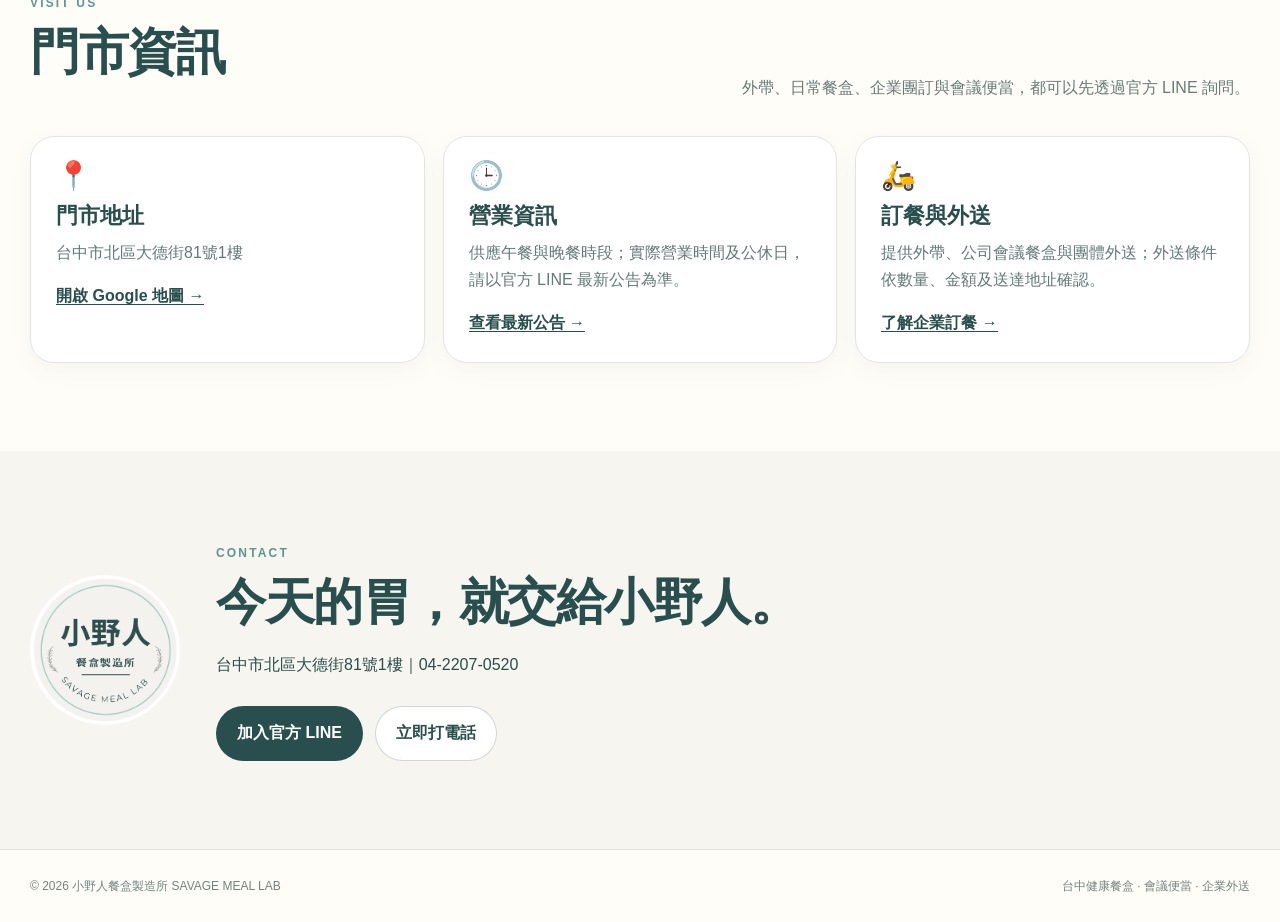
==== commit d064744f: "Add Smallwild customer support to each official website page" ====
--- a/index.html
+++ b/index.html
@@ -1,50 +1,55 @@
-<!doctype html><html lang="zh-Hant"><head>
-<meta charset="utf-8"><meta name="viewport" content="width=device-width,initial-scale=1">
-<title>台中健康餐盒推薦｜健康便當・會議便當・公司外送｜小野人餐盒製造所</title><meta name="description" content="小野人餐盒製造所提供台中健康餐盒、健康便當、公司會議便當與餐盒外送。少油少鹽、原型食物、多樣時蔬，提供企業團體訂餐、會議餐盒與百貨櫃位外送，可開發票。">
-<meta name="robots" content="index,follow,max-image-preview:large">
-<link rel="icon" href="assets/logo.png"><link rel="stylesheet" href="styles.css?v=20260920-1"><link rel="canonical" href="https://www.savagemeal.tw/">
-<script type="application/ld+json">{"@context":"https://schema.org","@type":"Restaurant","name":"小野人餐盒製造所","telephone":"+886-4-2207-0520","servesCuisine":["健康餐盒","會議便當","餐盒"],"priceRange":"NT$","address":{"@type":"PostalAddress","streetAddress":"大德街81號1樓","addressLocality":"北區","addressRegion":"台中市","addressCountry":"TW"}}</script></head><body><header class="site-header"><div class="header-inner">
-<a class="brand" href="./"><img src="assets/logo.png" alt="小野人餐盒製造所 Logo"><span><b>小野人餐盒製造所</b><small>SAVAGE MEAL LAB</small></span></a>
-<button class="menu-toggle" aria-label="開啟選單" aria-expanded="false">☰</button>
-<nav>
-<a href="index.html" class="active">首頁</a>
-<a href="menu/index.html">餐盒菜單</a>
-<a href="business/index.html">企業訂餐</a>
-<a href="franchise/index.html">加盟專區</a>
-<a href="about/index.html">關於小野人</a>
-<a class="nav-cta" href="https://lin.ee/rSnsTqy" target="_blank" rel="noopener">LINE 訂餐</a>
-</nav></div></header><main>
-<section class="hero"><div class="inner"><div>
-<span class="eyebrow">TAICHUNG · HEALTHY BENTO</span>
-<h1>台中健康餐盒<br><span style="color:#639995">少油少鹽，也要好吃。</span></h1>
-<p class="lead">小野人餐盒製造所提供台中健康餐盒與健康便當，以原型食物、豐富時蔬與現做主餐為特色，提供日常餐盒、公司會議便當、企業大量訂餐與台中餐盒外送服務。</p>
-<div class="btn-row"><a class="btn primary" href="https://lin.ee/rSnsTqy" target="_blank" rel="noopener">立即 LINE 點餐</a><a class="btn ghost" href="menu/index.html">看完整菜單</a><a class="btn soft" href="business/index.html">企業／會議訂餐</a></div>
-<div class="trust"><span>✓ 可開發票</span><span>✓ 公司會議餐盒</span><span>✓ 百貨櫃位外送</span></div>
-</div><div class="hero-media"><img src="assets/award-bento.png" alt="2026 原蔬食餐盒蔬食組優選：碳烤野菇時蔬"><div class="badge">2026 原蔬食餐盒<br><b>蔬食組優選</b></div></div></div></section>
-
-<section class="section"><div class="inner split"><div><span class="eyebrow">WHY SAVAGE</span><h2>不是水煮餐，<br>是每天都吃得下去的健康餐盒。</h2><p class="lead">主餐保留香氣與口感，搭配多樣時蔬與彈性飯量，從一個人的午餐到公司大量訂餐，都能找到適合的組合。</p><a class="link" href="about/index.html">認識小野人 →</a></div><img src="assets/chicken-breast.jpeg" alt="小野人嫩雞胸健康餐盒"></div></section>
-
-<section class="dark-section section"><div class="inner split"><div><img src="assets/award-plaque.jpeg" alt="2026 原蔬食餐盒蔬食組優選獎牌"></div><div><span class="eyebrow">AWARD 2026</span><h2>炭烤野菇時蔬<br>獲選蔬食組優選餐盒</h2><p class="lead">從蔬菜熟度、炭烤香氣到整體搭配，把日常餐盒做得更有層次。這份比賽餐盒也成為小野人品牌實績的一部分。</p></div></div></section>
-
-<section class="soft-section section"><div class="inner"><div class="section-head"><div><span class="eyebrow">SERVICE</span><h2>不只是一份便當</h2></div><p>日常用餐、會議餐盒、公司團訂、百貨櫃位與加盟合作，分開成清楚的專屬頁面。</p></div>
-<div class="card-grid">
-<article class="card"><img src="assets/bulk-chicken.jpeg" alt="大量企業餐盒"><h3>企業／會議訂餐</h3><p>公司會議、教育訓練、團體活動與大量餐盒，可依預算、數量與送達地點詢問。</p><a class="link" href="business/index.html">查看企業訂餐 →</a></article>
-<article class="card"><img src="assets/seafood.jpeg" alt="海鮮大三元餐盒"><h3>完整餐盒菜單</h3><p>雞、牛、豬、魚、時蔬與單點加購，實際供應品項與售完狀況以當日公告為準。</p><a class="link" href="menu/index.html">查看菜單 →</a></article>
-<article class="card"><img src="assets/award-group.jpeg" alt="2026台灣美食展頒獎"><h3>加盟小野人</h3><p>加盟方案、合作流程與品牌優勢獨立呈現，讓一般訂餐資訊與加盟需求不互相干擾。</p><a class="link" href="franchise/index.html">了解加盟 →</a></article>
-</div></div></section>
-
-<section class="section store-section"><div class="inner">
-<div class="section-head"><div><span class="eyebrow">VISIT US</span><h2>門市資訊</h2></div><p>外帶、日常餐盒、企業團訂與會議便當，都可以先透過官方 LINE 詢問。</p></div>
-<div class="store-grid">
-<article class="store-card"><span class="store-icon">📍</span><h3>門市地址</h3><p>台中市北區大德街81號1樓</p><a class="link" href="https://www.google.com/maps/search/?api=1&query=%E5%8F%B0%E4%B8%AD%E5%B8%82%E5%8C%97%E5%8D%80%E5%A4%A7%E5%BE%B7%E8%A1%9781%E8%99%9F1%E6%A8%93" target="_blank" rel="noopener">開啟 Google 地圖 →</a></article>
-<article class="store-card"><span class="store-icon">🕒</span><h3>營業資訊</h3><p>供應午餐與晚餐時段；實際營業時間及公休日，請以官方 LINE 最新公告為準。</p><a class="link" href="https://lin.ee/rSnsTqy" target="_blank" rel="noopener">查看最新公告 →</a></article>
-<article class="store-card"><span class="store-icon">🛵</span><h3>訂餐與外送</h3><p>提供外帶、公司會議餐盒與團體外送；外送條件依數量、金額及送達地址確認。</p><a class="link" href="business/index.html">了解企業訂餐 →</a></article>
-</div></div></section>
-</main><section class="contact-box section"><div class="inner contact-wrap">
-<img src="assets/logo.png" alt="小野人餐盒製造所">
-<div><span class="eyebrow">CONTACT</span><h2>今天的胃，就交給小野人。</h2>
-<p>台中市北區大德街81號1樓｜04-2207-0520</p>
-<div class="btn-row"><a class="btn primary" href="https://lin.ee/rSnsTqy" target="_blank" rel="noopener">加入官方 LINE</a><a class="btn ghost" href="tel:+886422070520">立即打電話</a></div></div>
-</div></section>
-<footer><div class="footer-inner"><span>© 2026 小野人餐盒製造所 SAVAGE MEAL LAB</span><span>台中健康餐盒 · 會議便當 · 企業外送</span></div></footer>
-<script src="config.js"></script><script src="script.js?v=20260920-1"></script></body></html>
+<!doctype html><html lang="zh-Hant"><head>
+<meta charset="utf-8"><meta name="viewport" content="width=device-width,initial-scale=1">
+<title>台中健康餐盒推薦｜健康便當・會議便當・公司外送｜小野人餐盒製造所</title><meta name="description" content="小野人餐盒製造所提供台中健康餐盒、健康便當、公司會議便當與餐盒外送。少油少鹽、原型食物、多樣時蔬，提供企業團體訂餐、會議餐盒與百貨櫃位外送，可開發票。">
+<meta name="robots" content="index,follow,max-image-preview:large">
+<link rel="icon" href="assets/logo.png"><link rel="stylesheet" href="styles.css?v=20260920-1"><link rel="canonical" href="https://www.savagemeal.tw/">
+<script type="application/ld+json">{"@context":"https://schema.org","@type":"Restaurant","name":"小野人餐盒製造所","telephone":"+886-4-2207-0520","servesCuisine":["健康餐盒","會議便當","餐盒"],"priceRange":"NT$","address":{"@type":"PostalAddress","streetAddress":"大德街81號1樓","addressLocality":"北區","addressRegion":"台中市","addressCountry":"TW"}}</script><link rel="stylesheet" href="/support-widget.css?v=20261007"></head><body><header class="site-header"><div class="header-inner">
+<a class="brand" href="./"><img src="assets/logo.png" alt="小野人餐盒製造所 Logo"><span><b>小野人餐盒製造所</b><small>SAVAGE MEAL LAB</small></span></a>
+<button class="menu-toggle" aria-label="開啟選單" aria-expanded="false">☰</button>
+<nav>
+<a href="index.html" class="active">首頁</a>
+<a href="menu/index.html">餐盒菜單</a>
+<a href="business/index.html">企業訂餐</a>
+<a href="franchise/index.html">加盟專區</a>
+<a href="about/index.html">關於小野人</a>
+<a class="nav-cta" href="https://lin.ee/rSnsTqy" target="_blank" rel="noopener">LINE 訂餐</a>
+</nav></div></header><main>
+<section class="hero"><div class="inner"><div>
+<span class="eyebrow">TAICHUNG · HEALTHY BENTO</span>
+<h1>台中健康餐盒<br><span style="color:#639995">少油少鹽，也要好吃。</span></h1>
+<p class="lead">小野人餐盒製造所提供台中健康餐盒與健康便當，以原型食物、豐富時蔬與現做主餐為特色，提供日常餐盒、公司會議便當、企業大量訂餐與台中餐盒外送服務。</p>
+<div class="btn-row"><a class="btn primary" href="https://lin.ee/rSnsTqy" target="_blank" rel="noopener">立即 LINE 點餐</a><a class="btn ghost" href="menu/index.html">看完整菜單</a><a class="btn soft" href="business/index.html">企業／會議訂餐</a></div>
+<div class="trust"><span>✓ 可開發票</span><span>✓ 公司會議餐盒</span><span>✓ 百貨櫃位外送</span></div>
+</div><div class="hero-media"><img src="assets/award-bento.png" alt="2026 原蔬食餐盒蔬食組優選：碳烤野菇時蔬"><div class="badge">2026 原蔬食餐盒<br><b>蔬食組優選</b></div></div></div></section>
+
+<section class="section"><div class="inner split"><div><span class="eyebrow">WHY SAVAGE</span><h2>不是水煮餐，<br>是每天都吃得下去的健康餐盒。</h2><p class="lead">主餐保留香氣與口感，搭配多樣時蔬與彈性飯量，從一個人的午餐到公司大量訂餐，都能找到適合的組合。</p><a class="link" href="about/index.html">認識小野人 →</a></div><img src="assets/chicken-breast.jpeg" alt="小野人嫩雞胸健康餐盒"></div></section>
+
+<section class="dark-section section"><div class="inner split"><div><img src="assets/award-plaque.jpeg" alt="2026 原蔬食餐盒蔬食組優選獎牌"></div><div><span class="eyebrow">AWARD 2026</span><h2>炭烤野菇時蔬<br>獲選蔬食組優選餐盒</h2><p class="lead">從蔬菜熟度、炭烤香氣到整體搭配，把日常餐盒做得更有層次。這份比賽餐盒也成為小野人品牌實績的一部分。</p></div></div></section>
+
+<section class="soft-section section"><div class="inner"><div class="section-head"><div><span class="eyebrow">SERVICE</span><h2>不只是一份便當</h2></div><p>日常用餐、會議餐盒、公司團訂、百貨櫃位與加盟合作，分開成清楚的專屬頁面。</p></div>
+<div class="card-grid">
+<article class="card"><img src="assets/bulk-chicken.jpeg" alt="大量企業餐盒"><h3>企業／會議訂餐</h3><p>公司會議、教育訓練、團體活動與大量餐盒，可依預算、數量與送達地點詢問。</p><a class="link" href="business/index.html">查看企業訂餐 →</a></article>
+<article class="card"><img src="assets/seafood.jpeg" alt="海鮮大三元餐盒"><h3>完整餐盒菜單</h3><p>雞、牛、豬、魚、時蔬與單點加購，實際供應品項與售完狀況以當日公告為準。</p><a class="link" href="menu/index.html">查看菜單 →</a></article>
+<article class="card"><img src="assets/award-group.jpeg" alt="2026台灣美食展頒獎"><h3>加盟小野人</h3><p>加盟方案、合作流程與品牌優勢獨立呈現，讓一般訂餐資訊與加盟需求不互相干擾。</p><a class="link" href="franchise/index.html">了解加盟 →</a></article>
+</div></div></section>
+
+<section class="section store-section"><div class="inner">
+<div class="section-head"><div><span class="eyebrow">VISIT US</span><h2>門市資訊</h2></div><p>外帶、日常餐盒、企業團訂與會議便當，都可以先透過官方 LINE 詢問。</p></div>
+<div class="store-grid">
+<article class="store-card"><span class="store-icon">📍</span><h3>門市地址</h3><p>台中市北區大德街81號1樓</p><a class="link" href="https://www.google.com/maps/search/?api=1&query=%E5%8F%B0%E4%B8%AD%E5%B8%82%E5%8C%97%E5%8D%80%E5%A4%A7%E5%BE%B7%E8%A1%9781%E8%99%9F1%E6%A8%93" target="_blank" rel="noopener">開啟 Google 地圖 →</a></article>
+<article class="store-card"><span class="store-icon">🕒</span><h3>營業資訊</h3><p>供應午餐與晚餐時段；實際營業時間及公休日，請以官方 LINE 最新公告為準。</p><a class="link" href="https://lin.ee/rSnsTqy" target="_blank" rel="noopener">查看最新公告 →</a></article>
+<article class="store-card"><span class="store-icon">🛵</span><h3>訂餐與外送</h3><p>提供外帶、公司會議餐盒與團體外送；外送條件依數量、金額及送達地址確認。</p><a class="link" href="business/index.html">了解企業訂餐 →</a></article>
+</div></div></section>
+</main><section class="contact-box section"><div class="inner contact-wrap">
+<img src="assets/logo.png" alt="小野人餐盒製造所">
+<div><span class="eyebrow">CONTACT</span><h2>今天的胃，就交給小野人。</h2>
+<p>台中市北區大德街81號1樓｜04-2207-0520</p>
+<div class="btn-row"><a class="btn primary" href="https://lin.ee/rSnsTqy" target="_blank" rel="noopener">加入官方 LINE</a><a class="btn ghost" href="tel:+886422070520">立即打電話</a></div></div>
+</div></section>
+<footer><div class="footer-inner"><span>© 2026 小野人餐盒製造所 SAVAGE MEAL LAB</span><span>台中健康餐盒 · 會議便當 · 企業外送</span></div></footer>
+<script src="config.js"></script><script src="script.js?v=20260920-1"></script><button id="support-toggle" class="support-toggle" aria-label="開啟小野人餐盒製造所客服聊天室" aria-expanded="false" aria-controls="site-support">小野人餐盒製造所客服</button>
+<section id="site-support" class="site-support" aria-label="小野人餐盒製造所客服" hidden>
+<header><div><strong>小野人餐盒製造所</strong><span>線上客服 · 訪客也能留言</span></div><button id="support-close" aria-label="關閉客服聊天室">×</button></header>
+<div class="support-toolbar"><a href="https://pos.savagemeal.tw/support?store=savage-meal" target="_blank" rel="noopener noreferrer">另開聊天室</a><button id="support-refresh">重新整理</button></div>
+<iframe id="support-frame" title="小野人餐盒製造所客服聊天室" data-src="https://pos.savagemeal.tw/support?store=savage-meal&amp;embed=1" referrerpolicy="strict-origin-when-cross-origin" sandbox="allow-scripts allow-same-origin allow-forms allow-popups allow-popups-to-escape-sandbox"></iframe>
+</section><script src="/support-widget.js?v=20261007" defer></script></body></html>
--- a/styles.css
+++ b/styles.css
@@ -51,3 +51,19 @@
 .support-grid span::before{content:"✓";position:absolute;left:18px;top:17px;width:22px;height:22px;border-radius:50%;display:grid;place-items:center;background:var(--aqua2);color:var(--ink);font-size:13px}
 @media(max-width:960px){.support-grid{grid-template-columns:1fr 1fr}}
 @media(max-width:600px){.support-grid{grid-template-columns:1fr}}
+
+
+/* 門市資訊與手機快速聯絡 */
+.store-section{background:var(--cream)}
+.store-grid{display:grid;grid-template-columns:repeat(3,1fr);gap:18px}
+.store-card{background:#fff;border:1px solid var(--line);border-radius:24px;padding:25px;box-shadow:0 7px 22px rgba(40,79,77,.05)}
+.store-card h3{margin:8px 0 10px}.store-card p{color:#647976}.store-icon{font-size:28px;line-height:1}
+.mobile-actions{display:none}
+@media(max-width:960px){.store-grid{grid-template-columns:1fr 1fr}}
+@media(max-width:600px){
+ body{padding-bottom:calc(70px + env(safe-area-inset-bottom))}
+ .store-grid{grid-template-columns:1fr}
+ .mobile-actions{position:fixed;left:0;right:0;bottom:0;z-index:120;display:grid;grid-template-columns:1fr 1fr;gap:9px;padding:10px 14px calc(10px + env(safe-area-inset-bottom));background:rgba(255,253,248,.96);border-top:1px solid var(--line);backdrop-filter:blur(14px);box-shadow:0 -8px 24px rgba(40,79,77,.10)}
+ .mobile-actions a{display:flex;align-items:center;justify-content:center;min-height:44px;border-radius:999px;font-size:14px;font-weight:900}
+ .mobile-actions .order{background:var(--ink);color:#fff}.mobile-actions .call{background:#fff;border:1px solid rgba(40,79,77,.22)}
+}
--- a/support-widget.css
+++ b/support-widget.css
@@ -0,0 +1,3 @@
+.support-toggle{position:fixed;right:22px;bottom:22px;z-index:45;border:0;border-radius:999px;background:#223e30;color:white;box-shadow:0 5px 24px #16271f33;padding:15px 23px;font:inherit;font-weight:700;min-height:48px;cursor:pointer}
+.site-support{position:fixed;right:22px;bottom:86px;z-index:50;width:min(420px,calc(100vw - 28px));height:min(660px,calc(100dvh - 110px));background:white;border:1px solid #dce3dd;border-radius:18px;box-shadow:0 12px 50px #17251d33;overflow:hidden;display:flex;flex-direction:column}.site-support[hidden]{display:none}.site-support>header{width:100%;max-width:none;margin:0;flex-shrink:0;display:flex;justify-content:space-between;align-items:center;background:#223e30;color:white;padding:14px 18px}.site-support header strong,.site-support header span{display:block}.site-support header span{font-size:12px;margin-top:4px;color:#d7e7db}.site-support header button{background:none;border:0;color:white;font-size:28px;width:44px;height:44px;cursor:pointer}.support-toolbar{display:flex;gap:12px;justify-content:space-between;padding:10px 14px;font-size:12px;border-bottom:1px solid #dde5df}.support-toolbar a{color:#223e30;text-decoration:underline}.support-toolbar button{border:0;background:none;color:#223e30;text-decoration:underline;cursor:pointer;font:inherit}.site-support iframe{width:100%;border:0;flex:1;min-height:0}.support-toggle:focus-visible,.site-support button:focus-visible,.site-support a:focus-visible{outline:3px solid #edaf54;outline-offset:3px}
+@media(max-width:800px){.support-toggle{right:14px;bottom:calc(18px + env(safe-area-inset-bottom));padding:12px 18px}.site-support{right:14px;bottom:calc(82px + env(safe-area-inset-bottom));height:min(660px,calc(100dvh - 110px))}}
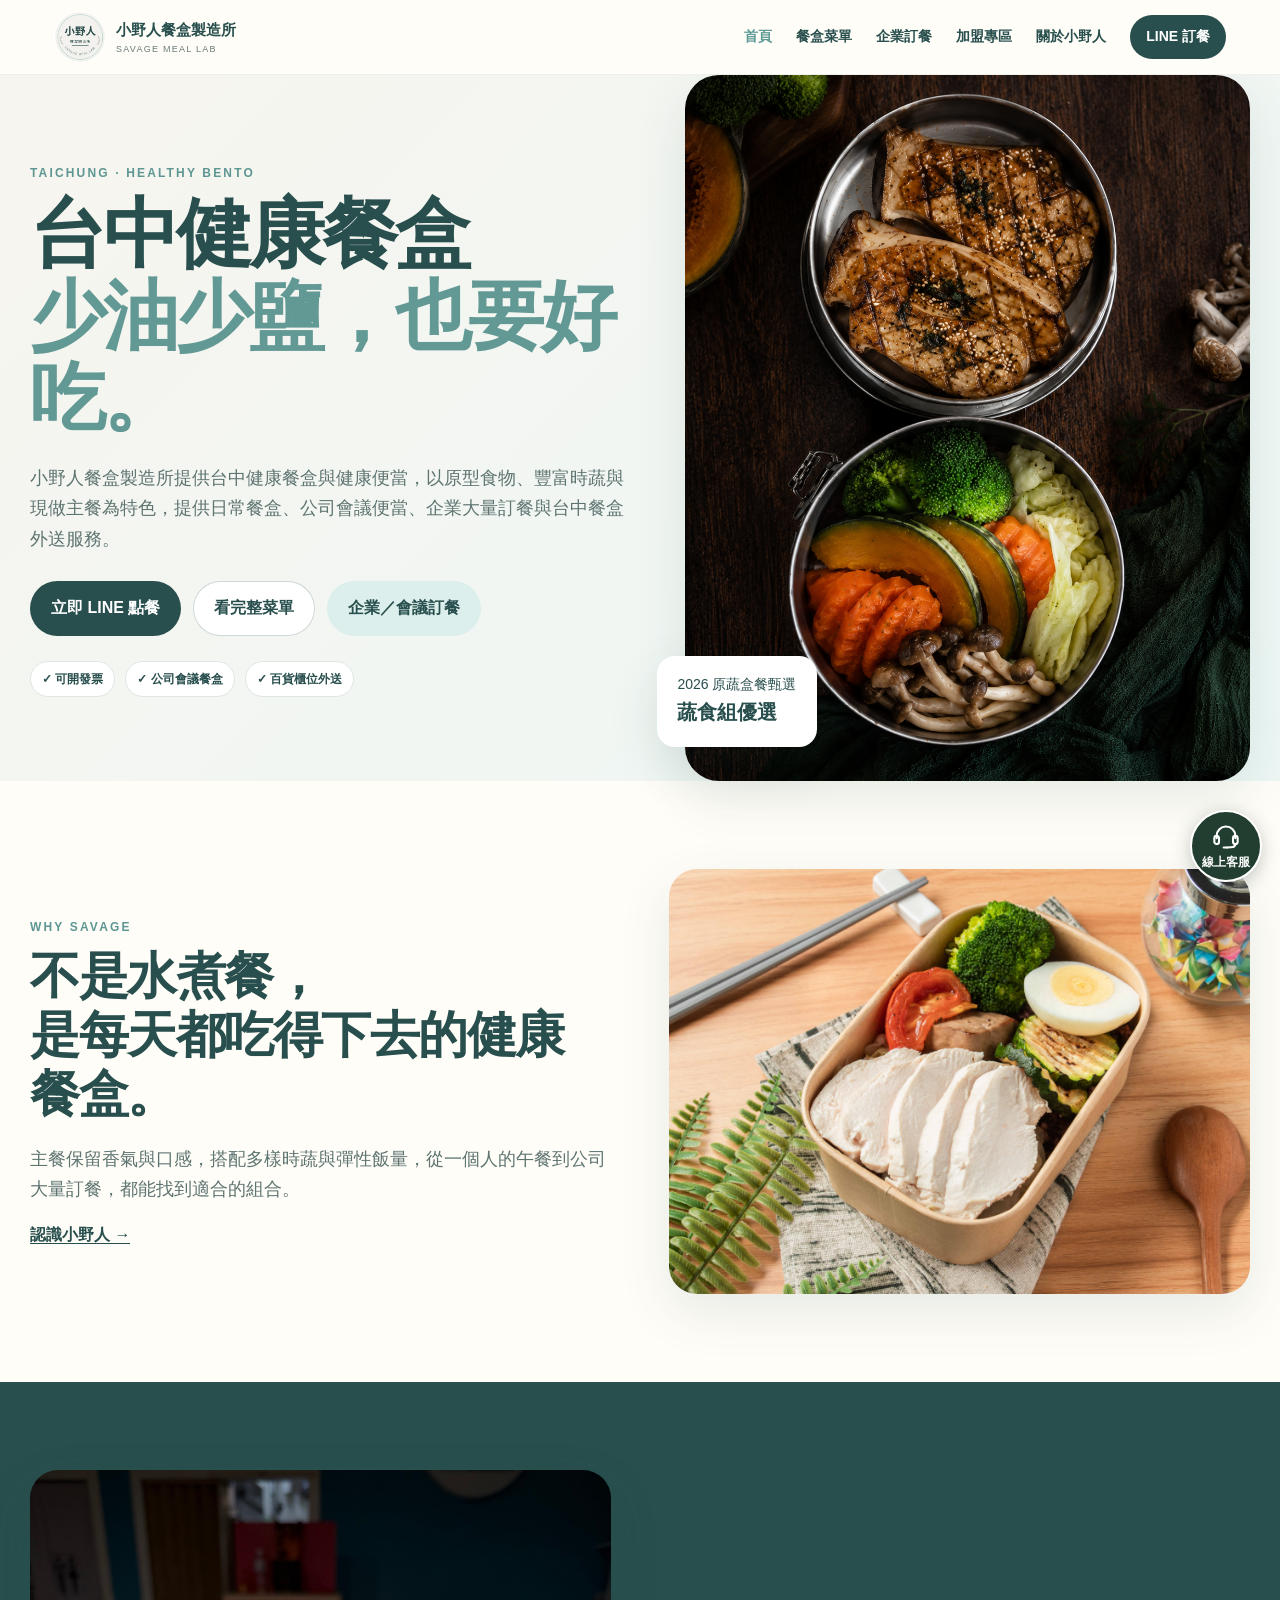
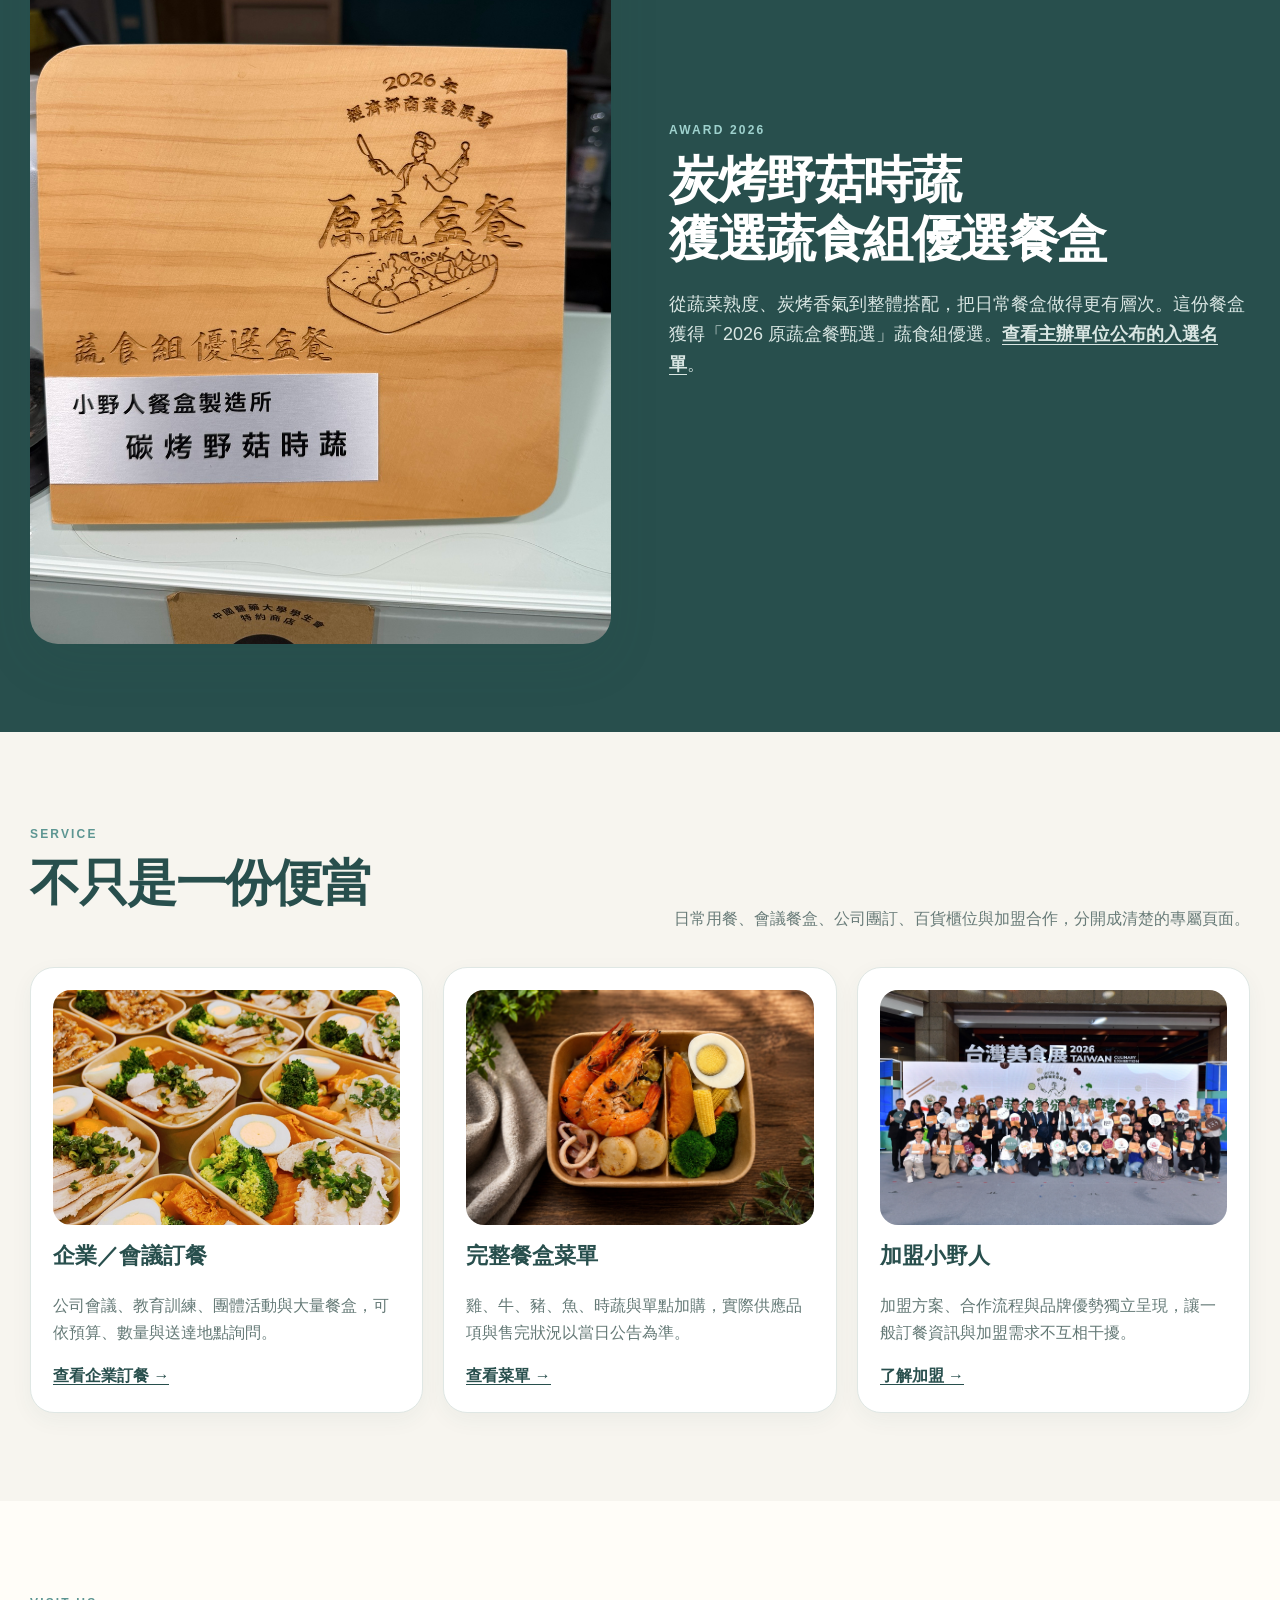
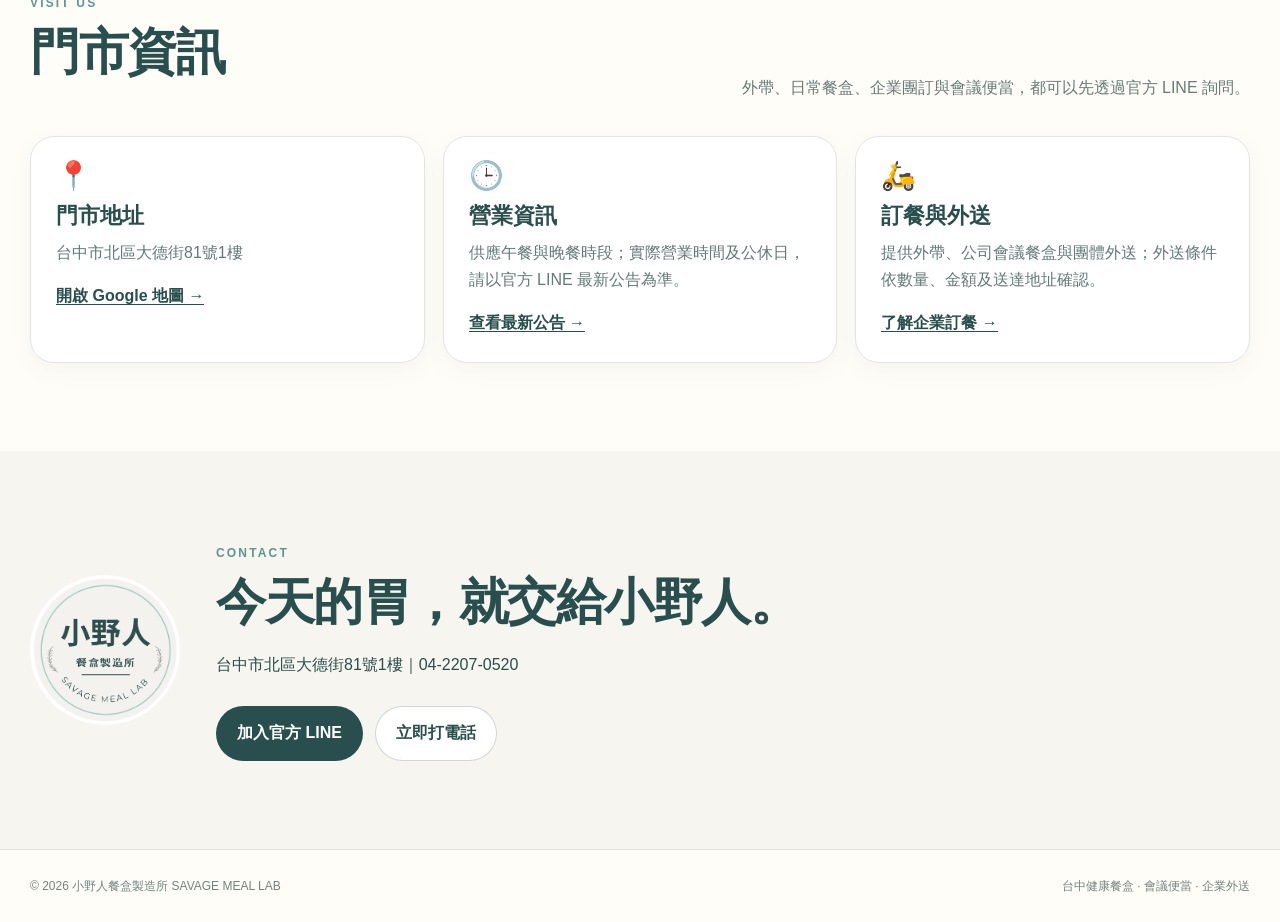
==== commit 4208a12a: "Clarify corporate catering and award information for discovery" ====
--- a/index.html
+++ b/index.html
@@ -3,7 +3,7 @@
 <title>台中健康餐盒推薦｜健康便當・會議便當・公司外送｜小野人餐盒製造所</title><meta name="description" content="小野人餐盒製造所提供台中健康餐盒、健康便當、公司會議便當與餐盒外送。少油少鹽、原型食物、多樣時蔬，提供企業團體訂餐、會議餐盒與百貨櫃位外送，可開發票。">
 <meta name="robots" content="index,follow,max-image-preview:large">
 <link rel="icon" href="assets/logo.png"><link rel="stylesheet" href="styles.css?v=20260920-1"><link rel="canonical" href="https://www.savagemeal.tw/">
-<script type="application/ld+json">{"@context":"https://schema.org","@type":"Restaurant","name":"小野人餐盒製造所","telephone":"+886-4-2207-0520","servesCuisine":["健康餐盒","會議便當","餐盒"],"priceRange":"NT$","address":{"@type":"PostalAddress","streetAddress":"大德街81號1樓","addressLocality":"北區","addressRegion":"台中市","addressCountry":"TW"}}</script><link rel="stylesheet" href="/support-widget.css?v=20261007"></head><body><header class="site-header"><div class="header-inner">
+<script type="application/ld+json">{"@context":"https://schema.org","@graph":[{"@type":"WebSite","@id":"https://www.savagemeal.tw/#website","url":"https://www.savagemeal.tw/","name":"小野人餐盒製造所","alternateName":"SAVAGE MEAL LAB","inLanguage":"zh-Hant","publisher":{"@id":"https://www.savagemeal.tw/#restaurant"}},{"@type":"Restaurant","@id":"https://www.savagemeal.tw/#restaurant","name":"小野人餐盒製造所","alternateName":"SAVAGE MEAL LAB","url":"https://www.savagemeal.tw/","logo":"https://www.savagemeal.tw/assets/logo.png","image":"https://www.savagemeal.tw/assets/award-bento.png","telephone":"+886-4-2207-0520","servesCuisine":["健康餐盒","會議便當","蔬食餐盒"],"hasMenu":"https://www.savagemeal.tw/menu/","award":"2026 原蔬盒餐甄選蔬食組優選","address":{"@type":"PostalAddress","streetAddress":"大德街81號1樓","addressLocality":"北區","addressRegion":"台中市","addressCountry":"TW"}}]}</script><link rel="stylesheet" href="/support-widget.css?v=20261007"></head><body><header class="site-header"><div class="header-inner">
 <a class="brand" href="./"><img src="assets/logo.png" alt="小野人餐盒製造所 Logo"><span><b>小野人餐盒製造所</b><small>SAVAGE MEAL LAB</small></span></a>
 <button class="menu-toggle" aria-label="開啟選單" aria-expanded="false">☰</button>
 <nav>
@@ -20,11 +20,11 @@
 <p class="lead">小野人餐盒製造所提供台中健康餐盒與健康便當，以原型食物、豐富時蔬與現做主餐為特色，提供日常餐盒、公司會議便當、企業大量訂餐與台中餐盒外送服務。</p>
 <div class="btn-row"><a class="btn primary" href="https://lin.ee/rSnsTqy" target="_blank" rel="noopener">立即 LINE 點餐</a><a class="btn ghost" href="menu/index.html">看完整菜單</a><a class="btn soft" href="business/index.html">企業／會議訂餐</a></div>
 <div class="trust"><span>✓ 可開發票</span><span>✓ 公司會議餐盒</span><span>✓ 百貨櫃位外送</span></div>
-</div><div class="hero-media"><img src="assets/award-bento.png" alt="2026 原蔬食餐盒蔬食組優選：碳烤野菇時蔬"><div class="badge">2026 原蔬食餐盒<br><b>蔬食組優選</b></div></div></div></section>
+</div><div class="hero-media"><img src="assets/award-bento.png" alt="2026 原蔬盒餐甄選蔬食組優選：碳烤野菇時蔬"><div class="badge">2026 原蔬盒餐甄選<br><b>蔬食組優選</b></div></div></div></section>
 
 <section class="section"><div class="inner split"><div><span class="eyebrow">WHY SAVAGE</span><h2>不是水煮餐，<br>是每天都吃得下去的健康餐盒。</h2><p class="lead">主餐保留香氣與口感，搭配多樣時蔬與彈性飯量，從一個人的午餐到公司大量訂餐，都能找到適合的組合。</p><a class="link" href="about/index.html">認識小野人 →</a></div><img src="assets/chicken-breast.jpeg" alt="小野人嫩雞胸健康餐盒"></div></section>
 
-<section class="dark-section section"><div class="inner split"><div><img src="assets/award-plaque.jpeg" alt="2026 原蔬食餐盒蔬食組優選獎牌"></div><div><span class="eyebrow">AWARD 2026</span><h2>炭烤野菇時蔬<br>獲選蔬食組優選餐盒</h2><p class="lead">從蔬菜熟度、炭烤香氣到整體搭配，把日常餐盒做得更有層次。這份比賽餐盒也成為小野人品牌實績的一部分。</p></div></div></section>
+<section class="dark-section section"><div class="inner split"><div><img src="assets/award-plaque.jpeg" alt="2026 原蔬盒餐甄選蔬食組優選獎牌"></div><div><span class="eyebrow">AWARD 2026</span><h2>炭烤野菇時蔬<br>獲選蔬食組優選餐盒</h2><p class="lead">從蔬菜熟度、炭烤香氣到整體搭配，把日常餐盒做得更有層次。這份餐盒獲得「2026 原蔬盒餐甄選」蔬食組優選。<a class="link" href="https://www.boxedmeal2026.com/">查看主辦單位公布的入選名單</a>。</p></div></div></section>
 
 <section class="soft-section section"><div class="inner"><div class="section-head"><div><span class="eyebrow">SERVICE</span><h2>不只是一份便當</h2></div><p>日常用餐、會議餐盒、公司團訂、百貨櫃位與加盟合作，分開成清楚的專屬頁面。</p></div>
 <div class="card-grid">
--- a/support-widget.css
+++ b/support-widget.css
@@ -1,3 +1,10 @@
-.support-toggle{position:fixed;right:22px;bottom:22px;z-index:45;border:0;border-radius:999px;background:#223e30;color:white;box-shadow:0 5px 24px #16271f33;padding:15px 23px;font:inherit;font-weight:700;min-height:48px;cursor:pointer}
-.site-support{position:fixed;right:22px;bottom:86px;z-index:50;width:min(420px,calc(100vw - 28px));height:min(660px,calc(100dvh - 110px));background:white;border:1px solid #dce3dd;border-radius:18px;box-shadow:0 12px 50px #17251d33;overflow:hidden;display:flex;flex-direction:column}.site-support[hidden]{display:none}.site-support>header{width:100%;max-width:none;margin:0;flex-shrink:0;display:flex;justify-content:space-between;align-items:center;background:#223e30;color:white;padding:14px 18px}.site-support header strong,.site-support header span{display:block}.site-support header span{font-size:12px;margin-top:4px;color:#d7e7db}.site-support header button{background:none;border:0;color:white;font-size:28px;width:44px;height:44px;cursor:pointer}.support-toolbar{display:flex;gap:12px;justify-content:space-between;padding:10px 14px;font-size:12px;border-bottom:1px solid #dde5df}.support-toolbar a{color:#223e30;text-decoration:underline}.support-toolbar button{border:0;background:none;color:#223e30;text-decoration:underline;cursor:pointer;font:inherit}.site-support iframe{width:100%;border:0;flex:1;min-height:0}.support-toggle:focus-visible,.site-support button:focus-visible,.site-support a:focus-visible{outline:3px solid #edaf54;outline-offset:3px}
-@media(max-width:800px){.support-toggle{right:14px;bottom:calc(18px + env(safe-area-inset-bottom));padding:12px 18px}.site-support{right:14px;bottom:calc(82px + env(safe-area-inset-bottom));height:min(660px,calc(100dvh - 110px))}}
+.support-toggle{position:fixed;right:22px;bottom:22px;z-index:45;border:0;border-radius:999px;background:#223e30;color:white;box-shadow:0 5px 24px #16271f33;padding:15px 23px;font:inherit;font-weight:700;min-height:48px;cursor:pointer}
+.site-support{position:fixed;right:22px;bottom:86px;z-index:50;width:min(420px,calc(100vw - 28px));height:min(660px,calc(100dvh - 110px));background:white;border:1px solid #dce3dd;border-radius:18px;box-shadow:0 12px 50px #17251d33;overflow:hidden;display:flex;flex-direction:column}.site-support[hidden]{display:none}.site-support>header{width:100%;max-width:none;margin:0;flex-shrink:0;display:flex;justify-content:space-between;align-items:center;background:#223e30;color:white;padding:14px 18px}.site-support header strong,.site-support header span{display:block}.site-support header span{font-size:12px;margin-top:4px;color:#d7e7db}.site-support header button{background:none;border:0;color:white;font-size:28px;width:44px;height:44px;cursor:pointer}.support-toolbar{display:flex;gap:12px;justify-content:space-between;padding:10px 14px;font-size:12px;border-bottom:1px solid #dde5df}.support-toolbar a{color:#223e30;text-decoration:underline}.support-toolbar button{border:0;background:none;color:#223e30;text-decoration:underline;cursor:pointer;font:inherit}.site-support iframe{width:100%;border:0;flex:1;min-height:0}.support-toggle:focus-visible,.site-support button:focus-visible,.site-support a:focus-visible{outline:3px solid #edaf54;outline-offset:3px}
+@media(max-width:800px){.support-toggle{right:14px;bottom:calc(18px + env(safe-area-inset-bottom));padding:12px 18px}.site-support{right:14px;bottom:calc(82px + env(safe-area-inset-bottom));height:min(660px,calc(100dvh - 110px))}}
+
+/* Floating customer support stays above the mobile ordering bar. */
+.support-toggle{right:18px;bottom:var(--support-bottom,calc(84px + env(safe-area-inset-bottom,0px)));z-index:130;width:72px;height:72px;min-height:72px;padding:8px 4px;border-radius:50%;display:flex;flex-direction:column;align-items:center;justify-content:center;gap:4px;box-shadow:0 4px 18px #16271f40;border:2px solid #fff}
+.support-toggle span{font-size:12px;line-height:1.2;white-space:nowrap}
+.support-toggle svg{flex-shrink:0}
+.site-support{z-index:140;bottom:calc(var(--support-bottom,84px) + 84px);height:min(660px,calc(100dvh - var(--support-bottom,84px) - 100px))}
+@media(max-width:800px){.support-toggle{right:14px}.site-support{right:14px;bottom:var(--support-bottom,84px);height:min(660px,calc(100dvh - var(--support-bottom,84px) - 16px))}.support-toggle[aria-expanded="true"]{visibility:hidden}}
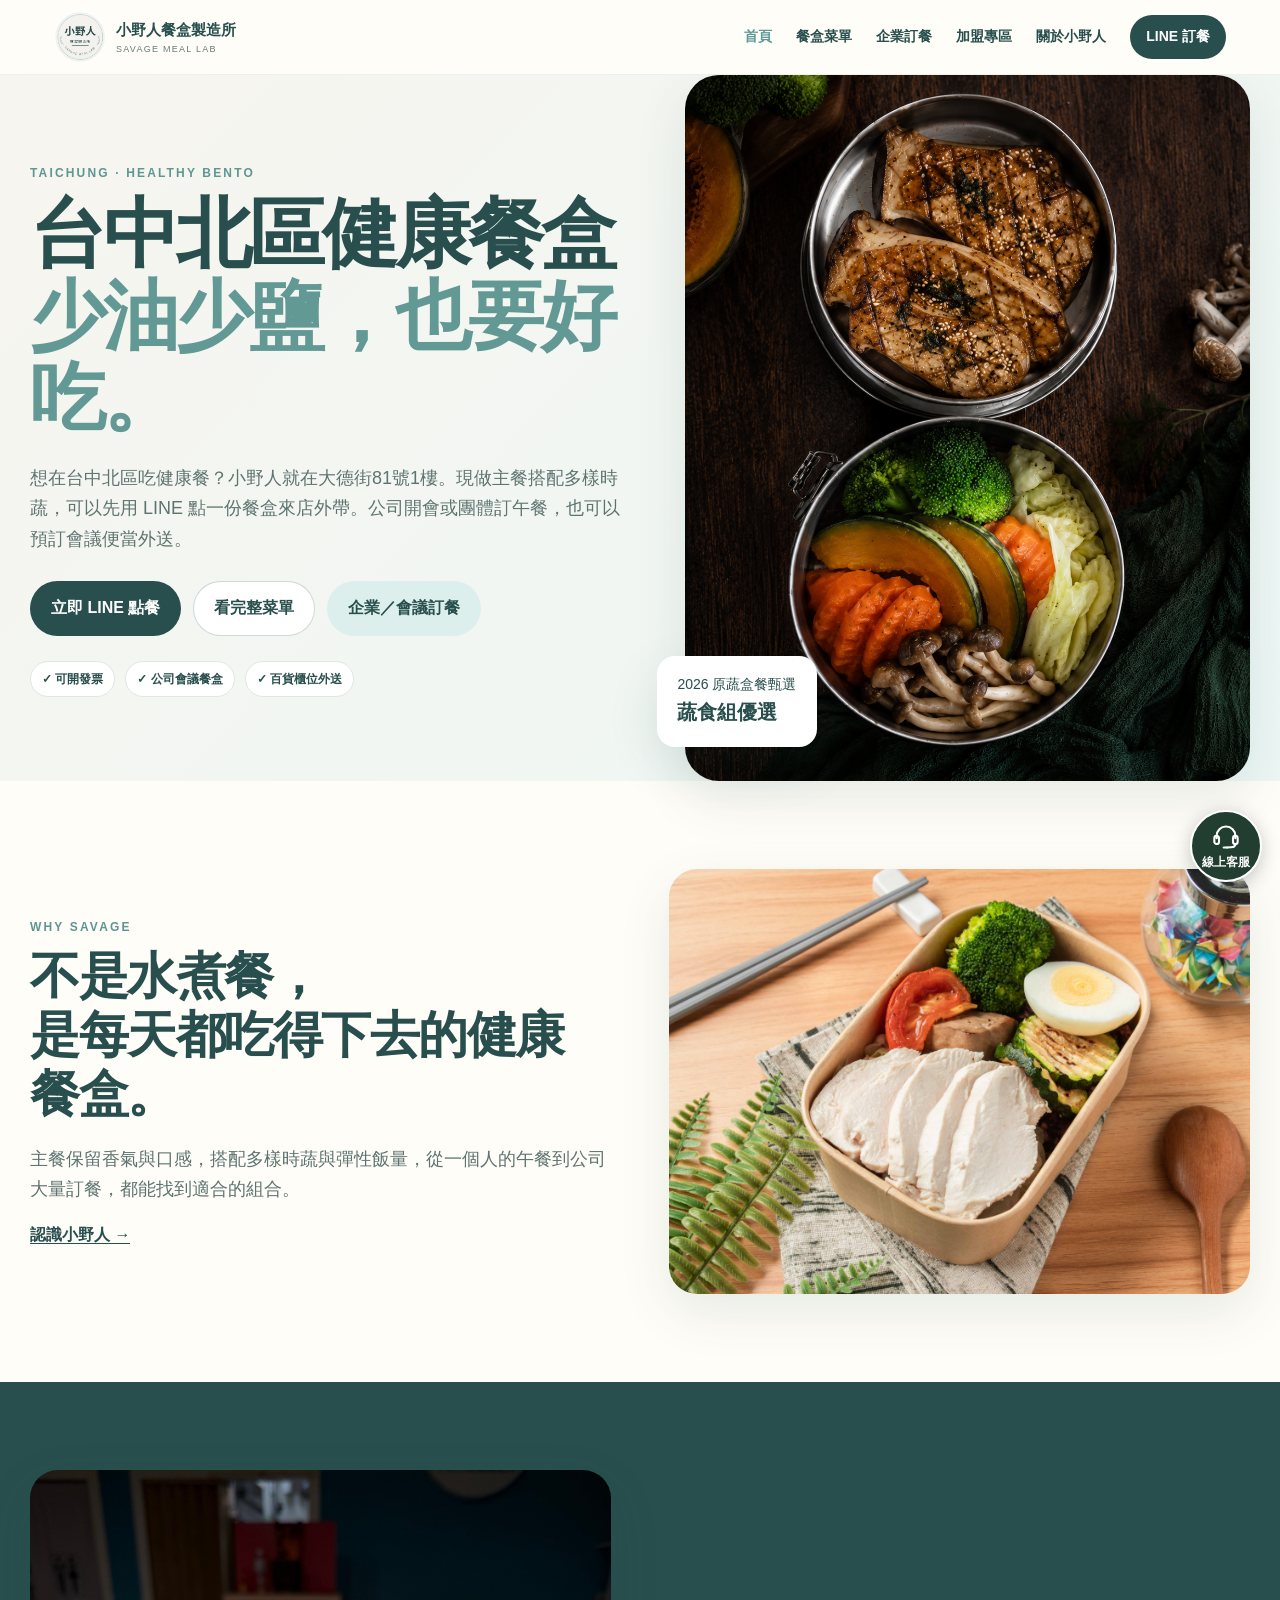
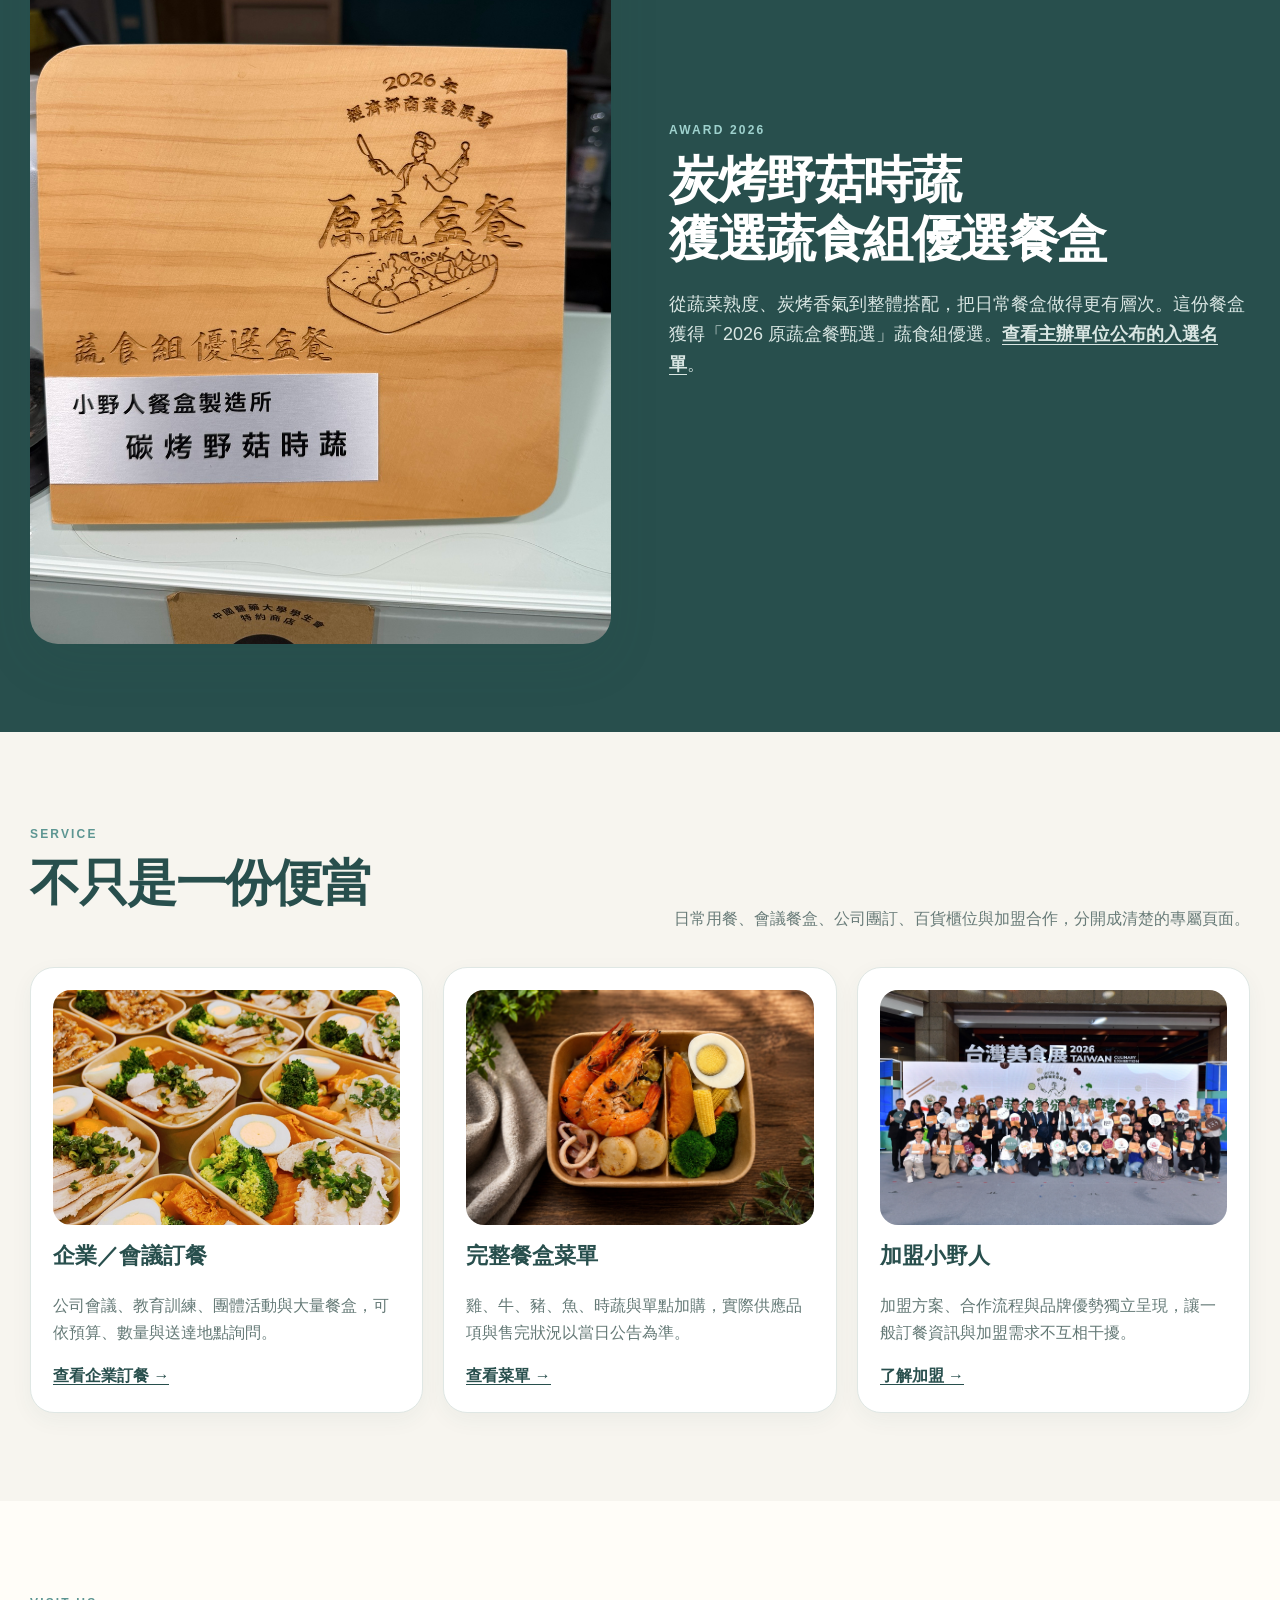
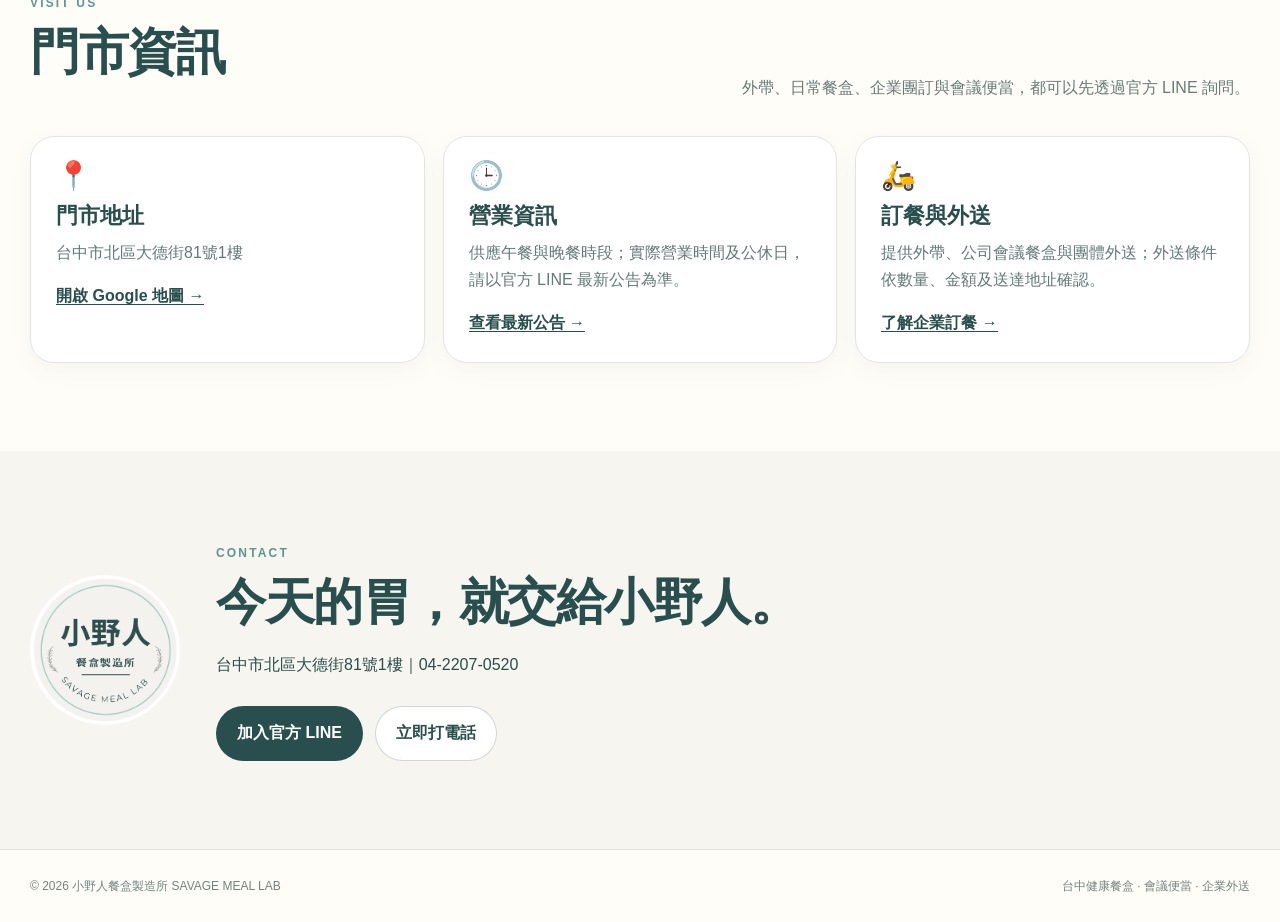
==== commit 1d943ed9: "加強首頁台中北區健康餐與門市外帶資訊" ====
--- a/index.html
+++ b/index.html
@@ -1,6 +1,6 @@
 <!doctype html><html lang="zh-Hant"><head>
 <meta charset="utf-8"><meta name="viewport" content="width=device-width,initial-scale=1">
-<title>台中健康餐盒推薦｜健康便當・會議便當・公司外送｜小野人餐盒製造所</title><meta name="description" content="小野人餐盒製造所提供台中健康餐盒、健康便當、公司會議便當與餐盒外送。少油少鹽、原型食物、多樣時蔬，提供企業團體訂餐、會議餐盒與百貨櫃位外送，可開發票。">
+<title>台中北區健康餐盒｜健康便當・會議便當・公司外送｜小野人餐盒製造所</title><meta name="description" content="小野人餐盒製造所在台中市北區大德街81號1樓，提供外帶健康便當、公司會議便當與餐盒外送。少油少鹽、原型食物、多樣時蔬，提供企業團體訂餐、會議餐盒與百貨櫃位外送，可開發票。">
 <meta name="robots" content="index,follow,max-image-preview:large">
 <link rel="icon" href="assets/logo.png"><link rel="stylesheet" href="styles.css?v=20260920-1"><link rel="canonical" href="https://www.savagemeal.tw/">
 <script type="application/ld+json">{"@context":"https://schema.org","@graph":[{"@type":"WebSite","@id":"https://www.savagemeal.tw/#website","url":"https://www.savagemeal.tw/","name":"小野人餐盒製造所","alternateName":"SAVAGE MEAL LAB","inLanguage":"zh-Hant","publisher":{"@id":"https://www.savagemeal.tw/#restaurant"}},{"@type":"Restaurant","@id":"https://www.savagemeal.tw/#restaurant","name":"小野人餐盒製造所","alternateName":"SAVAGE MEAL LAB","url":"https://www.savagemeal.tw/","logo":"https://www.savagemeal.tw/assets/logo.png","image":"https://www.savagemeal.tw/assets/award-bento.png","telephone":"+886-4-2207-0520","servesCuisine":["健康餐盒","會議便當","蔬食餐盒"],"hasMenu":"https://www.savagemeal.tw/menu/","award":"2026 原蔬盒餐甄選蔬食組優選","address":{"@type":"PostalAddress","streetAddress":"大德街81號1樓","addressLocality":"北區","addressRegion":"台中市","addressCountry":"TW"}}]}</script><link rel="stylesheet" href="/support-widget.css?v=20261007"></head><body><header class="site-header"><div class="header-inner">
@@ -16,8 +16,8 @@
 </nav></div></header><main>
 <section class="hero"><div class="inner"><div>
 <span class="eyebrow">TAICHUNG · HEALTHY BENTO</span>
-<h1>台中健康餐盒<br><span style="color:#639995">少油少鹽，也要好吃。</span></h1>
-<p class="lead">小野人餐盒製造所提供台中健康餐盒與健康便當，以原型食物、豐富時蔬與現做主餐為特色，提供日常餐盒、公司會議便當、企業大量訂餐與台中餐盒外送服務。</p>
+<h1>台中北區健康餐盒<br><span style="color:#639995">少油少鹽，也要好吃。</span></h1>
+<p class="lead">想在台中北區吃健康餐？小野人就在大德街81號1樓。現做主餐搭配多樣時蔬，可以先用 LINE 點一份餐盒來店外帶。公司開會或團體訂午餐，也可以預訂會議便當外送。</p>
 <div class="btn-row"><a class="btn primary" href="https://lin.ee/rSnsTqy" target="_blank" rel="noopener">立即 LINE 點餐</a><a class="btn ghost" href="menu/index.html">看完整菜單</a><a class="btn soft" href="business/index.html">企業／會議訂餐</a></div>
 <div class="trust"><span>✓ 可開發票</span><span>✓ 公司會議餐盒</span><span>✓ 百貨櫃位外送</span></div>
 </div><div class="hero-media"><img src="assets/award-bento.png" alt="2026 原蔬盒餐甄選蔬食組優選：碳烤野菇時蔬"><div class="badge">2026 原蔬盒餐甄選<br><b>蔬食組優選</b></div></div></div></section>
